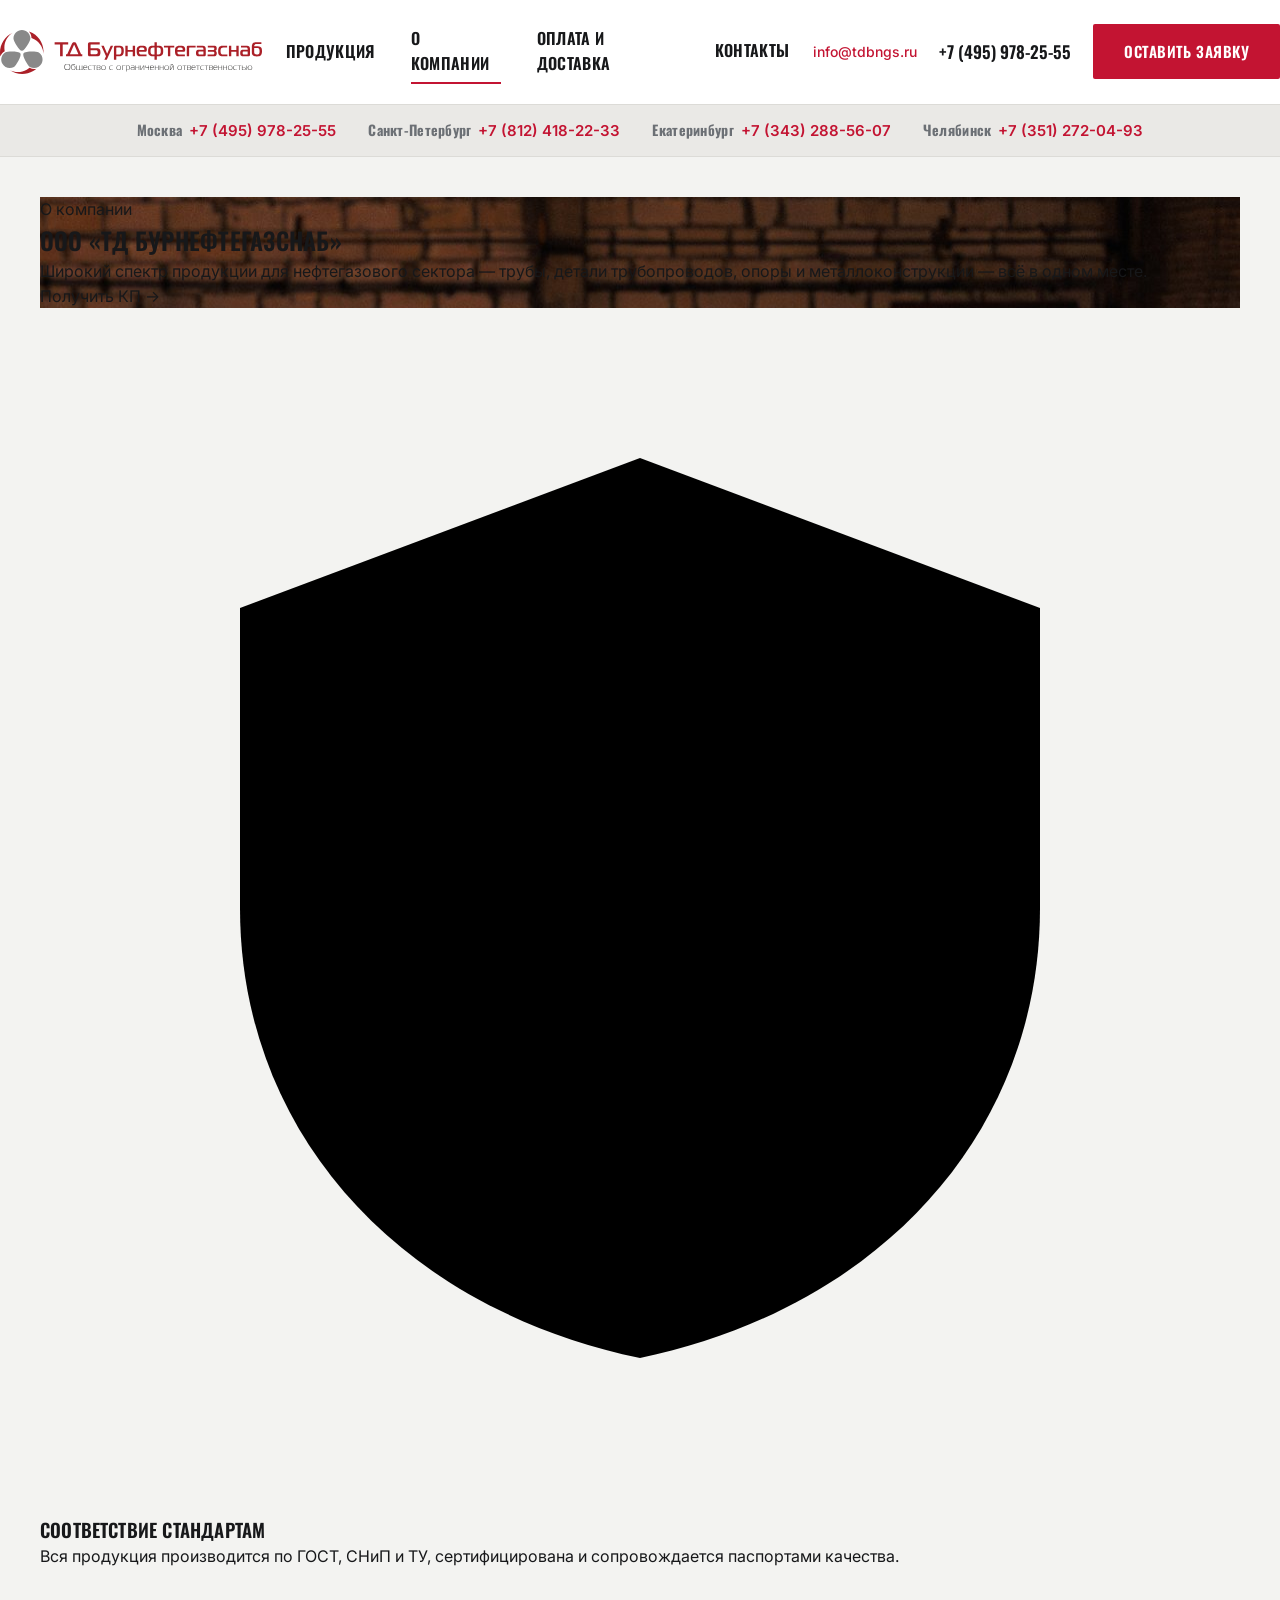
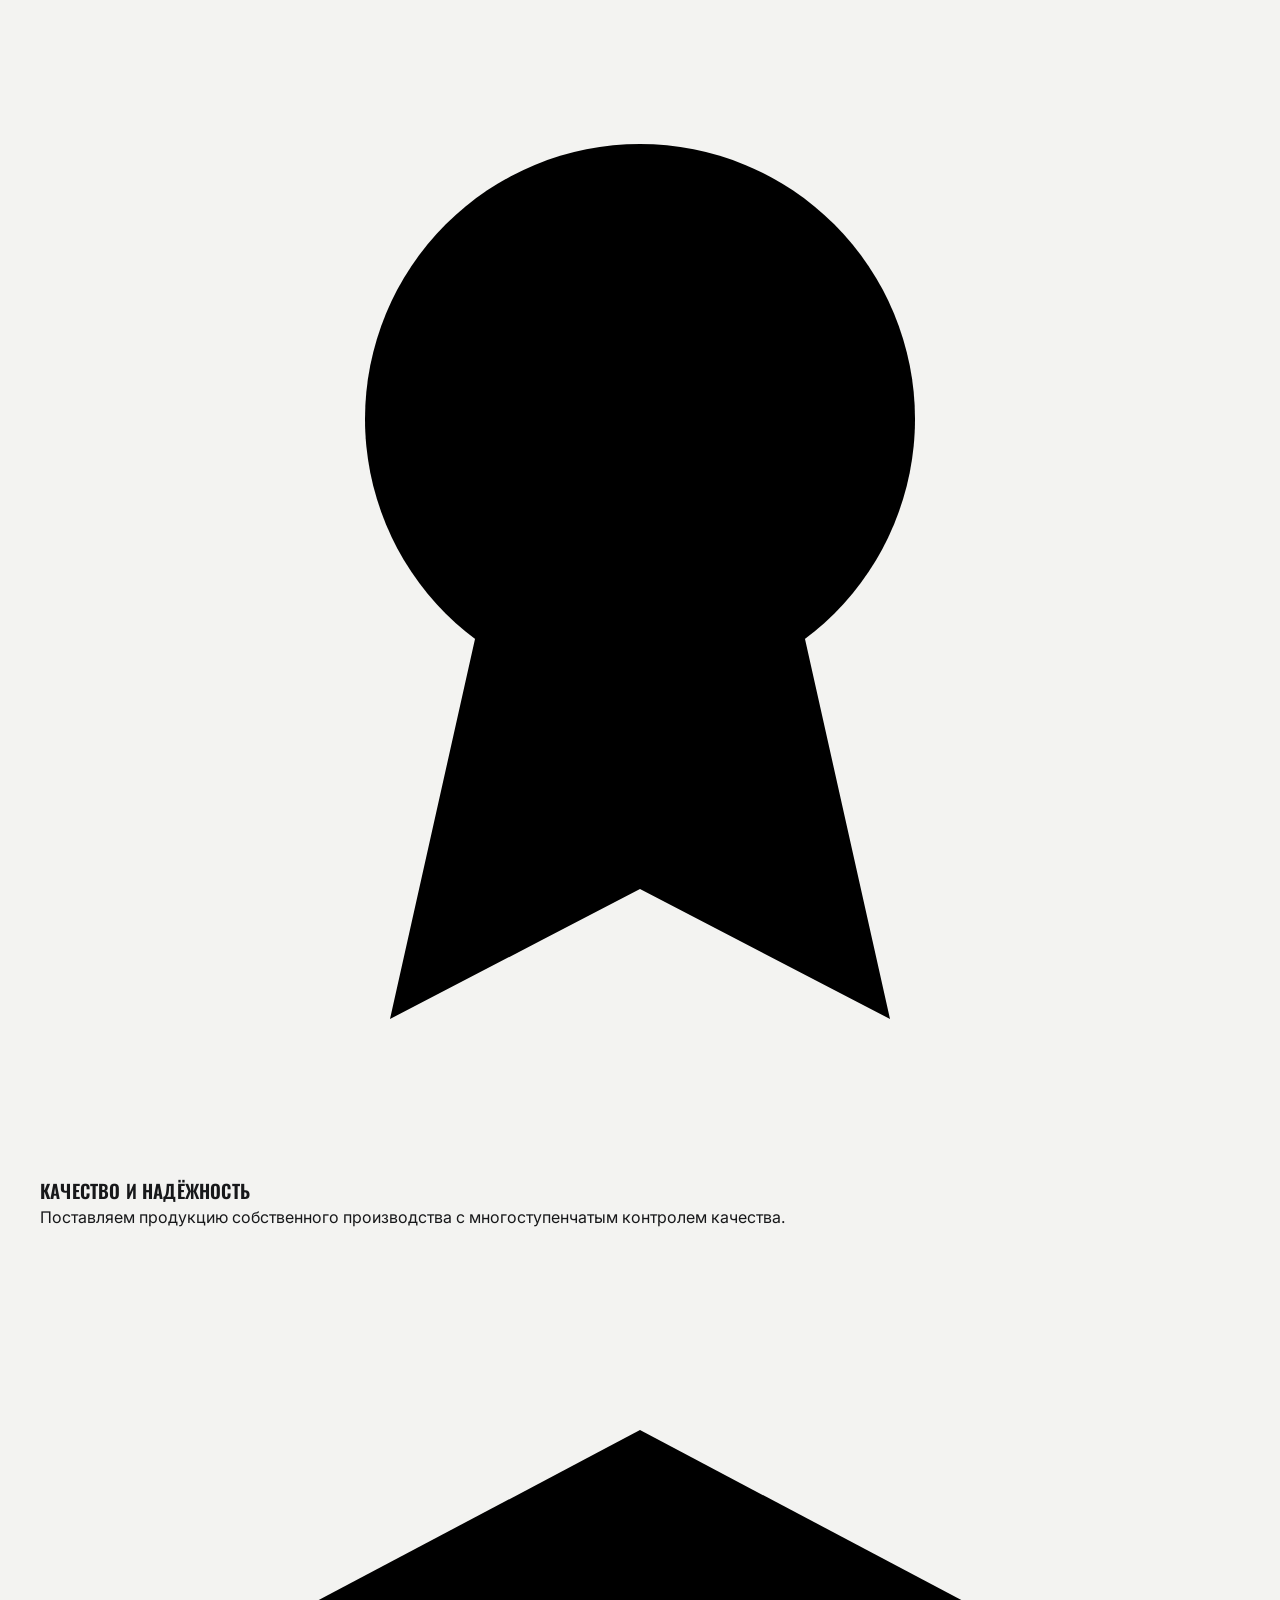
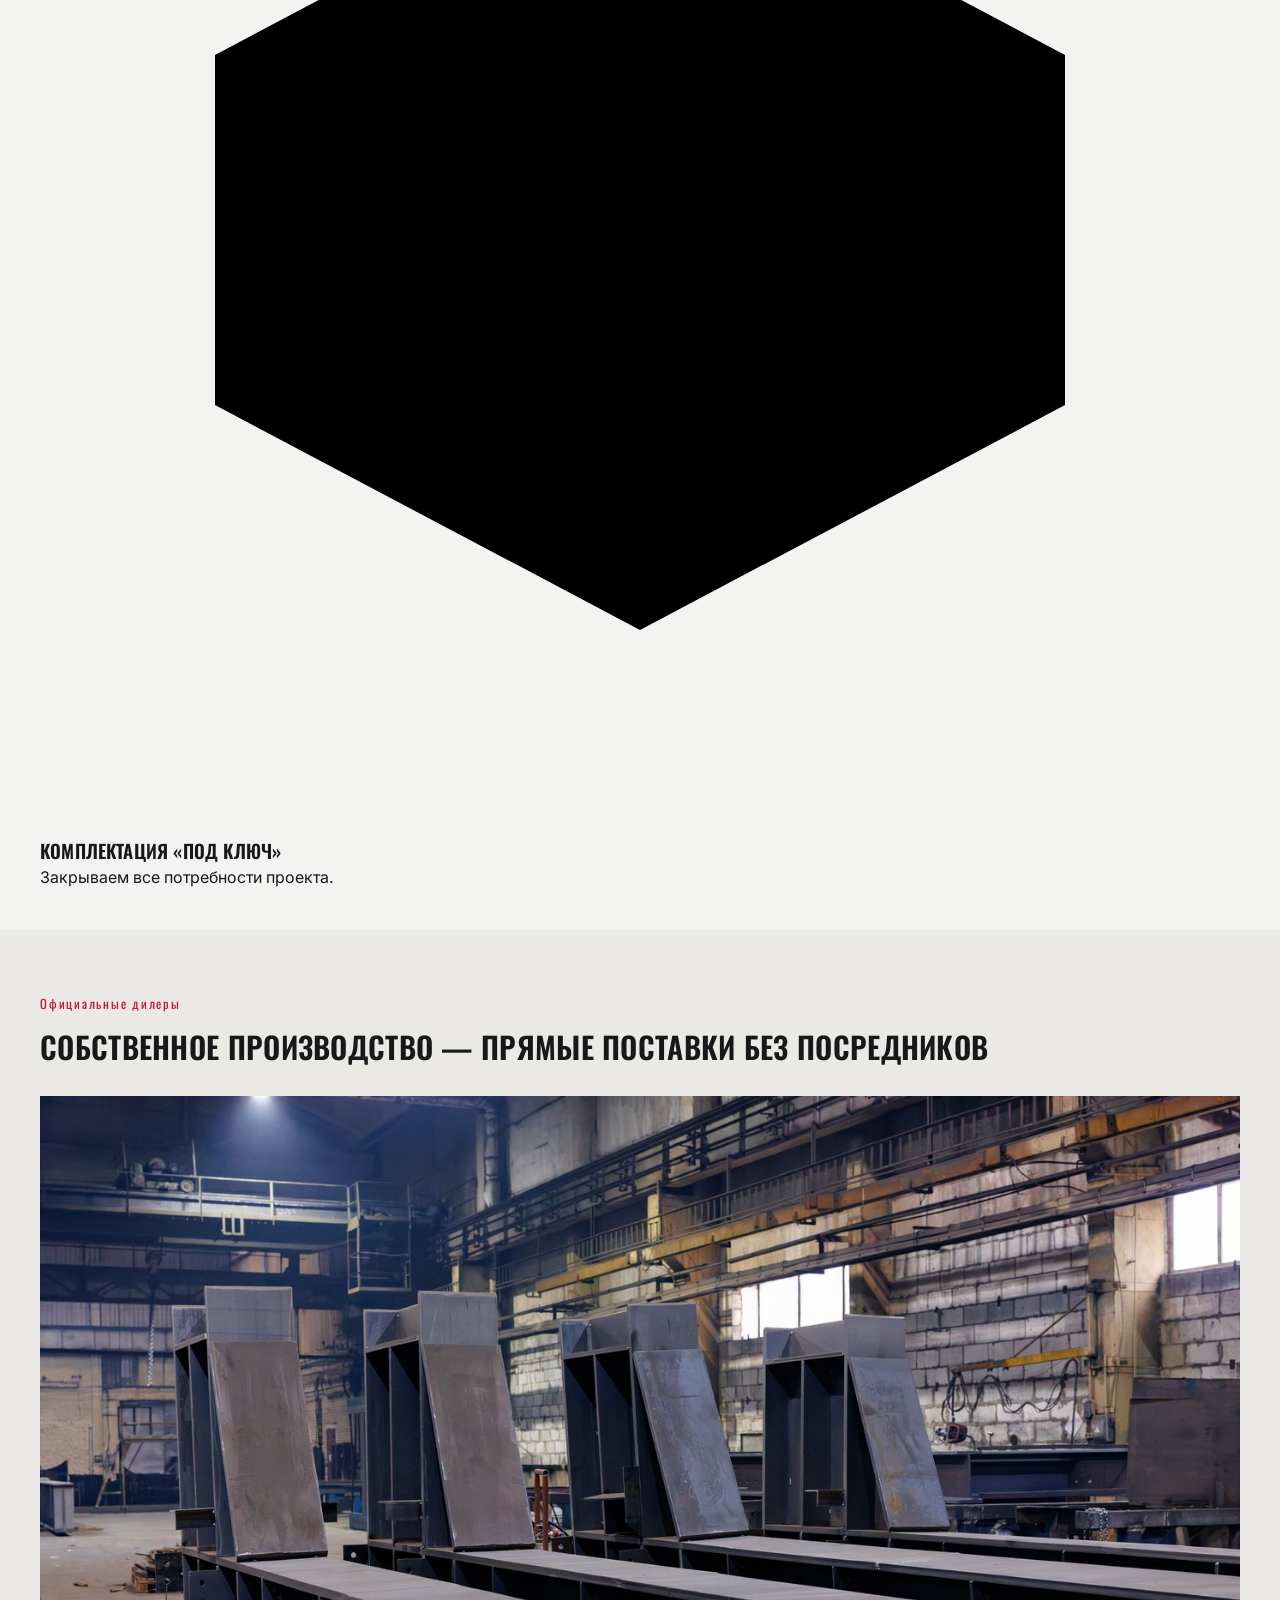
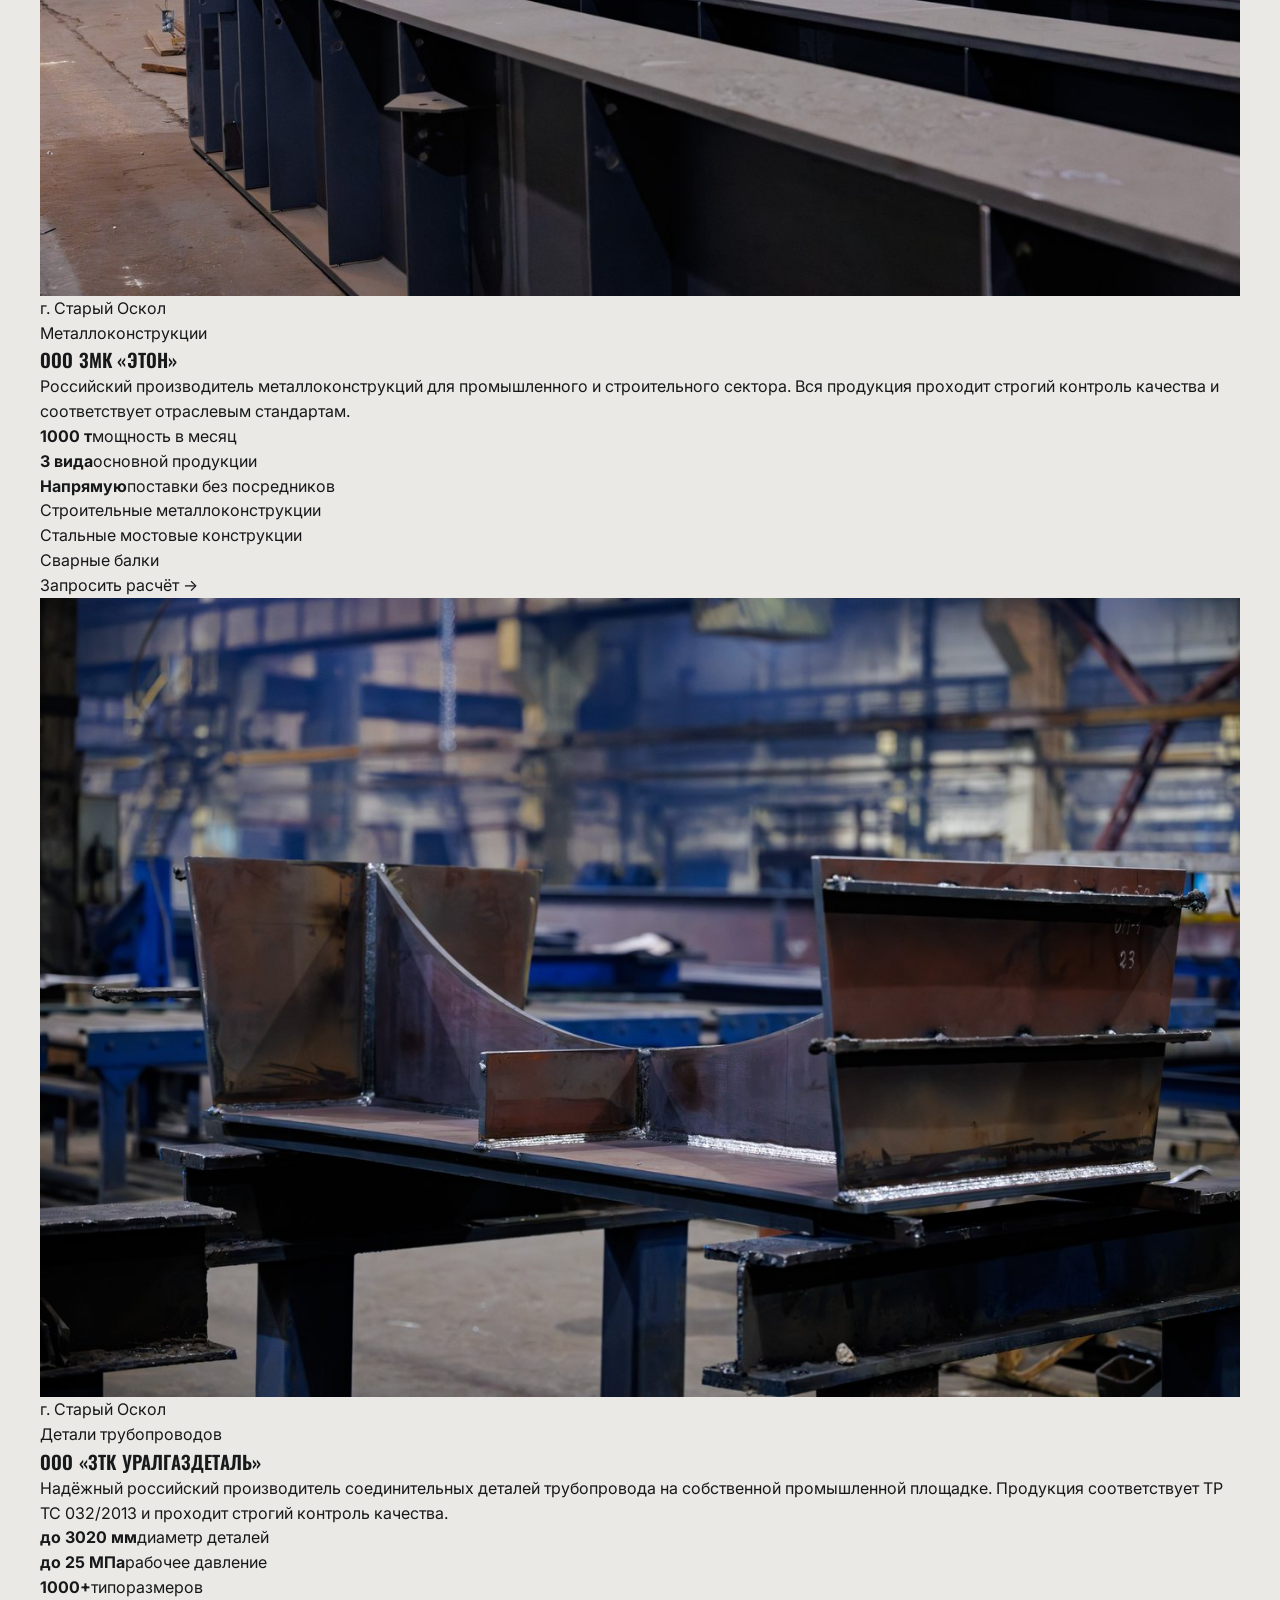
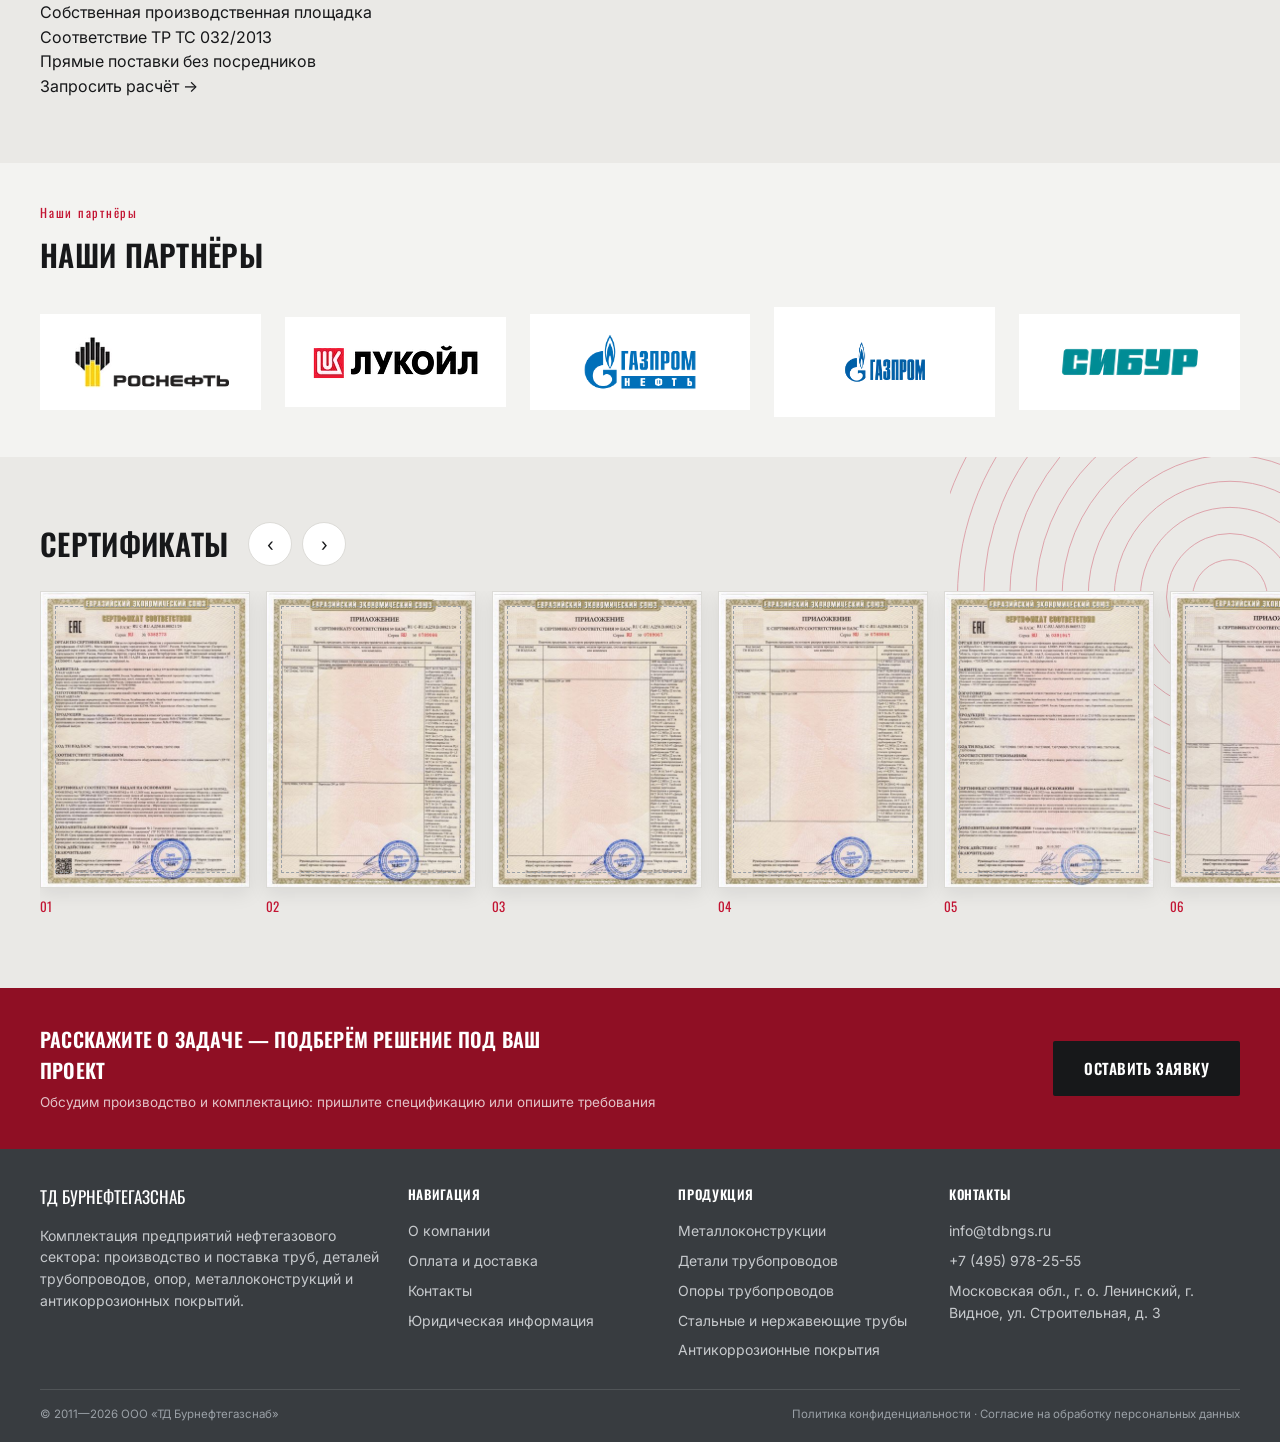
==== about.html @ e1350105 "Add files via upload" ====
<!doctype html>
<html lang="ru">
<head>
<meta charset="utf-8">
<meta name="viewport" content="width=device-width, initial-scale=1.0">
<title>О компании — ТД Бурнефтегазснаб</title>
<link rel="stylesheet" href="assets/style.css">
</head>
<body>

<header class="site-header">
  <div class="container header-row">
    <a href="index.html" class="logo"><img src="assets/logo.svg" alt="ТД Бурнефтегазснаб" class="logo-img"></a>
    <nav class="main-nav">
      <div class="has-dropdown">
        <a href="#">Продукция</a>
        <div class="dropdown">
          <a href="metal-constructions.html">Металлоконструкции</a>
          <a href="pipe-parts.html">Детали трубопроводов</a>
          <a href="supports.html">Опоры трубопроводов</a>
          <a href="pipes.html">Стальные и нержавеющие трубы</a>
          <a href="coating.html">Антикоррозионные покрытия</a>
        </div>
      </div>
      <a href="about.html" class="active">О компании</a>
      <a href="delivery.html">Оплата и доставка</a>
      <a href="contacts.html">Контакты</a>
    </nav>
    <div class="header-actions">
      <a href="mailto:info@tdbngs.ru" class="header-email">info@tdbngs.ru</a>
      <a href="tel:+74959782555" class="header-phone">+7 (495) 978-25-55</a>
      <a href="contacts.html#request" class="btn btn-primary js-open-request">Оставить заявку</a>
      <button class="burger" aria-label="Меню"><span></span></button>
    </div>
  </div>
</header>
<div class="topbar">
  <div class="container">
    <div class="topbar-item"><span class="city">Москва</span> <a href="tel:+74959782555">+7 (495) 978-25-55</a></div>
    <div class="topbar-item"><span class="city">Санкт-Петербург</span> <a href="tel:+78124182233">+7 (812) 418-22-33</a></div>
    <div class="topbar-item"><span class="city">Екатеринбург</span> <a href="tel:+73432885607">+7 (343) 288-56-07</a></div>
    <div class="topbar-item"><span class="city">Челябинск</span> <a href="tel:+73512720493">+7 (351) 272-04-93</a></div>
  </div>
</div>


<section class="section-tight">
  <div class="container">
    <div class="about-panel">
      <div class="about-lead" style="background-image:url('assets/photos/photo-6.jpg')">
        <div class="kicker">О компании</div>
        <h2>ООО «ТД Бурнефтегазснаб»</h2>
        <p>Широкий спектр продукции для нефтегазового сектора — трубы, детали трубопроводов, опоры и металлоконструкции — всё в одном месте.</p>
        <a href="contacts.html#request" class="plant-cta js-open-request">Получить КП <span class="arrow">→</span></a>
      </div>
      <div class="about-points">
        <div class="pt"><div class="ico"><svg viewBox="0 0 24 24"><path d="M12 3l8 3v6c0 4.5-3.2 8-8 9-4.8-1-8-4.5-8-9V6l8-3z"/><path d="M8.5 12l2.5 2.5L15.5 9.5"/></svg></div><div><h3>Соответствие стандартам</h3><p>Вся продукция производится по ГОСТ, СНиП и ТУ, сертифицирована и сопровождается паспортами качества.</p></div></div>
        <div class="pt"><div class="ico"><svg viewBox="0 0 24 24"><circle cx="12" cy="9" r="5.5"/><path d="M8.7 13.4L7 21l5-2.6L17 21l-1.7-7.6"/></svg></div><div><h3>Качество и надёжность</h3><p>Поставляем продукцию собственного производства с многоступенчатым контролем качества.</p></div></div>
        <div class="pt"><div class="ico"><svg viewBox="0 0 24 24"><path d="M3.5 8.5L12 4l8.5 4.5v7L12 20l-8.5-4.5z"/><path d="M3.5 8.5L12 13l8.5-4.5M12 13v7"/></svg></div><div><h3>Комплектация «под ключ»</h3><p>Закрываем все потребности проекта.</p></div></div>
      </div>
    </div>
  </div>
</section>

<section class="section on-dim">
  <div class="container">
    <div class="eyebrow">Официальные дилеры</div>
    <h2 class="h-title">Собственное производство — прямые поставки без посредников</h2>
    <div class="plants">
      <article class="plant">
        <div class="plant-photo"><img src="assets/photos/photo-4.jpg" alt="Производство ООО ЗМК «Этон»" loading="lazy"><span class="plant-tag">г. Старый Оскол</span></div>
        <div class="plant-body">
          <div class="plant-kicker">Металлоконструкции</div>
          <h3>ООО ЗМК «Этон»</h3>
          <p class="plant-lead">Российский производитель металлоконструкций для промышленного и строительного сектора. Вся продукция проходит строгий контроль качества и соответствует отраслевым стандартам.</p>
          <div class="plant-stats">
            <div><strong>1000 т</strong><span>мощность в месяц</span></div>
            <div><strong>3 вида</strong><span>основной продукции</span></div>
            <div><strong>Напрямую</strong><span>поставки без посредников</span></div>
          </div>
          <ul class="plant-list">
            <li>Строительные металлоконструкции</li>
            <li>Стальные мостовые конструкции</li>
            <li>Сварные балки</li>
          </ul>
          <a href="contacts.html#request" class="plant-cta js-open-request">Запросить расчёт <span class="arrow">→</span></a>
        </div>
      </article>
      <article class="plant">
        <div class="plant-photo"><img src="assets/photos/photo-3.jpg" alt="Производство ООО «ЗТК Уралгаздеталь»" loading="lazy"><span class="plant-tag">г. Старый Оскол</span></div>
        <div class="plant-body">
          <div class="plant-kicker">Детали трубопроводов</div>
          <h3>ООО «ЗТК Уралгаздеталь»</h3>
          <p class="plant-lead">Надёжный российский производитель соединительных деталей трубопровода на собственной промышленной площадке. Продукция соответствует ТР ТС 032/2013 и проходит строгий контроль качества.</p>
          <div class="plant-stats">
            <div><strong>до 3020 мм</strong><span>диаметр деталей</span></div>
            <div><strong>до 25 МПа</strong><span>рабочее давление</span></div>
            <div><strong>1000+</strong><span>типоразмеров</span></div>
          </div>
          <ul class="plant-list">
            <li>Собственная производственная площадка</li>
            <li>Соответствие ТР ТС 032/2013</li>
            <li>Прямые поставки без посредников</li>
          </ul>
          <a href="contacts.html#request" class="plant-cta js-open-request">Запросить расчёт <span class="arrow">→</span></a>
        </div>
      </article>
    </div>
  </div>
</section>

<section class="section-tight">
  <div class="container">
    <div class="eyebrow">Наши партнёры</div>
    <h2 class="h-title">Наши партнёры</h2>
    <div class="logos-row">
      <div class="logo-tile"><img src="assets/partners/rosneft.png" alt="Роснефть"></div>
      <div class="logo-tile"><img src="assets/partners/lukoil.png" alt="Лукойл"></div>
      <div class="logo-tile"><img src="assets/partners/gazpromneft.png" alt="Газпром нефть"></div>
      <div class="logo-tile"><img src="assets/partners/gazprom.png" alt="Газпром" style="max-height:80px;"></div>
      <div class="logo-tile"><img src="assets/partners/sibur.png" alt="СИБУР"></div>
    </div>
  </div>
</section>

<section class="section on-dim rings-corner right">
  <div class="container">
    <div class="cert-section-head">
      <h2 class="h-title" style="margin-bottom:0;">Сертификаты</h2>
      <div class="cert-arrows">
        <button class="slider-arrow prev" aria-label="Назад">‹</button>
        <button class="slider-arrow next" aria-label="Вперёд">›</button>
      </div>
    </div>
  </div>
  <div class="cert-bleed">
    <div class="cert-slider">
      <button class="cert" type="button" data-cert="9"><div class="doc-frame"><img src="assets/certs/cert-09-thumb.jpg" alt="Сертификат 9" loading="lazy"></div><div class="num">01</div></button>
      <button class="cert" type="button" data-cert="10"><div class="doc-frame"><img src="assets/certs/cert-10-thumb.jpg" alt="Сертификат 10" loading="lazy"></div><div class="num">02</div></button>
      <button class="cert" type="button" data-cert="11"><div class="doc-frame"><img src="assets/certs/cert-11-thumb.jpg" alt="Сертификат 11" loading="lazy"></div><div class="num">03</div></button>
      <button class="cert" type="button" data-cert="12"><div class="doc-frame"><img src="assets/certs/cert-12-thumb.jpg" alt="Сертификат 12" loading="lazy"></div><div class="num">04</div></button>
      <button class="cert" type="button" data-cert="13"><div class="doc-frame"><img src="assets/certs/cert-13-thumb.jpg" alt="Сертификат 13" loading="lazy"></div><div class="num">05</div></button>
      <button class="cert" type="button" data-cert="14"><div class="doc-frame"><img src="assets/certs/cert-14-thumb.jpg" alt="Сертификат 14" loading="lazy"></div><div class="num">06</div></button>
      <button class="cert" type="button" data-cert="15"><div class="doc-frame"><img src="assets/certs/cert-15-thumb.jpg" alt="Сертификат 15" loading="lazy"></div><div class="num">07</div></button>
      <button class="cert" type="button" data-cert="1"><div class="doc-frame"><img src="assets/certs/cert-01-thumb.jpg" alt="Сертификат 1" loading="lazy"></div><div class="num">08</div></button>
      <button class="cert" type="button" data-cert="2"><div class="doc-frame"><img src="assets/certs/cert-02-thumb.jpg" alt="Сертификат 2" loading="lazy"></div><div class="num">09</div></button>
      <button class="cert" type="button" data-cert="3"><div class="doc-frame"><img src="assets/certs/cert-03-thumb.jpg" alt="Сертификат 3" loading="lazy"></div><div class="num">10</div></button>
      <button class="cert" type="button" data-cert="4"><div class="doc-frame"><img src="assets/certs/cert-04-thumb.jpg" alt="Сертификат 4" loading="lazy"></div><div class="num">11</div></button>
      <button class="cert" type="button" data-cert="5"><div class="doc-frame"><img src="assets/certs/cert-05-thumb.jpg" alt="Сертификат 5" loading="lazy"></div><div class="num">12</div></button>
      <button class="cert" type="button" data-cert="6"><div class="doc-frame"><img src="assets/certs/cert-06-thumb.jpg" alt="Сертификат 6" loading="lazy"></div><div class="num">13</div></button>
      <button class="cert" type="button" data-cert="7"><div class="doc-frame"><img src="assets/certs/cert-07-thumb.jpg" alt="Сертификат 7" loading="lazy"></div><div class="num">14</div></button>
      <button class="cert" type="button" data-cert="8"><div class="doc-frame"><img src="assets/certs/cert-08-thumb.jpg" alt="Сертификат 8" loading="lazy"></div><div class="num">15</div></button>
    </div>
  </div>
</section>

<div class="cert-lightbox" id="certLightbox">
  <button class="cert-lightbox-close" type="button" aria-label="Закрыть">&times;</button>
  <button class="cert-lightbox-nav prev" type="button" aria-label="Предыдущий">‹</button>
  <img class="cert-lightbox-img" src="" alt="Сертификат">
  <button class="cert-lightbox-nav next" type="button" aria-label="Следующий">›</button>
  <div class="cert-lightbox-count"></div>
</div>

<section class="cta-band">
  <div class="container">
    <div>
      <h3>Расскажите о задаче — подберём решение под ваш проект</h3>
      <p>Обсудим производство и комплектацию: пришлите спецификацию или опишите требования</p>
    </div>
    <a href="contacts.html#request" class="btn btn-primary js-open-request">Оставить заявку</a>
  </div>
</section>

<footer class="site-footer">
  <div class="container">
    <div class="footer-top">
      <div>
        <div class="footer-logo">ТД БУРНЕФТЕГАЗСНАБ</div>
        <p>Комплектация предприятий нефтегазового сектора: производство и поставка труб, деталей трубопроводов, опор, металлоконструкций и антикоррозионных покрытий.</p>
      </div>
      <div>
        <h4>Навигация</h4>
        <a href="about.html">О компании</a>
        <a href="delivery.html">Оплата и доставка</a>
        <a href="contacts.html">Контакты</a>
        <a href="privacy-policy.html">Юридическая информация</a>
      </div>
      <div>
        <h4>Продукция</h4>
        <a href="metal-constructions.html">Металлоконструкции</a>
        <a href="pipe-parts.html">Детали трубопроводов</a>
        <a href="supports.html">Опоры трубопроводов</a>
        <a href="pipes.html">Стальные и нержавеющие трубы</a>
        <a href="coating.html">Антикоррозионные покрытия</a>
      </div>
      <div>
        <h4>Контакты</h4>
        <a href="mailto:info@tdbngs.ru">info@tdbngs.ru</a>
        <a href="tel:+74959782555">+7 (495) 978-25-55</a>
        <p>Московская обл., г. о. Ленинский, г. Видное, ул.&nbsp;Строительная, д. 3</p>
      </div>
    </div>
    <div class="footer-bottom">
      <span>© 2011—2026 ООО «ТД Бурнефтегазснаб»</span>
      <span><a href="privacy-policy.html" style="color:inherit;">Политика конфиденциальности</a> · <a href="consent.html" style="color:inherit;">Согласие на обработку персональных данных</a></span>
    </div>
  </div>
</footer>
<div class="request-modal" id="requestModal">
  <div class="request-modal-overlay"></div>
  <div class="request-modal-box">
    <button class="request-modal-close" type="button" aria-label="Закрыть">&times;</button>
    <h3>Оставить заявку</h3>
    <p class="request-modal-sub" id="requestModalSub">Расскажите, что вас интересует — мы свяжемся с вами и подберём решение.</p>
    <form class="contact-form" id="requestModalForm">
      <label class="field-label">ФИО</label>
      <input type="text" name="name" placeholder="Ваше имя" required minlength="2">
      <label class="field-label">Телефон</label>
      <input type="tel" class="phone-mask" name="phone" placeholder="+7 (___) ___-__-__" required>
      <label class="field-label">Электронная почта</label>
      <input type="email" name="email" placeholder="mail@example.com">
      <label class="field-label">Комментарий</label>
      <textarea placeholder="Комментарий (не обязательно)"></textarea>
      <label class="consent"><input type="checkbox" class="consent-check" required> Я подтверждаю ознакомление и даю <a href="consent.html" target="_blank">согласие на обработку</a> моих персональных данных в порядке и на условиях, указанных в <a href="privacy-policy.html" target="_blank">Политике обработки персональных данных</a></label>
      <button type="submit" class="btn btn-dark" style="margin-top:6px;">Отправить заявку</button>
    </form>
  </div>
</div>
<script src="assets/script.js"></script>
</body>
</html>
---- assets/style.css ----
/* ============================================================
   ТД БУРНЕФТЕГАЗСНАБ — design system
   Industrial / steel-fabrication visual language:
   sharp edges, hairline rules, technical spec tiles.
   ============================================================ */

@import url('https://fonts.googleapis.com/css2?family=Oswald:wght@400;500;600;700&family=Inter:wght@400;500;600;700&display=swap');

:root{
  --ink:#17181a;
  --steel:#383c40;
  --steel-light:#5b6066;
  --paper:#f3f3f1;
  --paper-dim:#eae9e6;
  --white:#ffffff;
  --red:#c31432;
  --red-bright:#ff4a5e;
  --red-dark:#8f0f24;
  --line:#dcdbd7;
  --line-dark:#3a3d40;
  --muted:#6c7075;
  --muted-light:#9aa0a6;

  --font-display:'Oswald', sans-serif;
  --font-body:'Inter', sans-serif;

  --container:1440px;
  --gap:24px;
  --radius:2px;
}

*,*::before,*::after{box-sizing:border-box;}
html{scroll-behavior:smooth;overflow-x:hidden;}
body{
  margin:0;
  font-family:var(--font-body);
  color:var(--ink);
  background:var(--paper);
  font-size:16px;
  line-height:1.55;
  -webkit-font-smoothing:antialiased;
  font-variant-numeric:lining-nums;
  overflow-x:hidden;
}
img{max-width:100%;display:block;}
a{color:inherit;text-decoration:none;}
ul{margin:0;padding:0;list-style:none;}
h1,h2,h3,h4{font-family:var(--font-display);margin:0;font-weight:600;letter-spacing:.01em;text-transform:uppercase;}
p{margin:0;}
button{font-family:inherit;cursor:pointer;}

.container{max-width:var(--container);margin:0 auto;padding:0 40px;}

/* ---------- buttons ---------- */
.btn{
  display:inline-flex;align-items:center;justify-content:center;gap:8px;
  padding:15px 30px;font-family:var(--font-display);font-weight:600;
  font-size:15px;text-transform:uppercase;letter-spacing:.03em;
  border-radius:var(--radius);border:1px solid transparent;
  transition:background .15s ease, color .15s ease, border-color .15s ease;
  white-space:nowrap;
}
.btn-primary{background:var(--red);color:var(--white);}
.btn-primary:hover{background:var(--red-dark);}
.btn-outline{border-color:currentColor;color:var(--ink);background:transparent;}
.btn-outline:hover{background:var(--ink);color:var(--white);border-color:var(--ink);}
.btn-ghost-light{border-color:rgba(255,255,255,.4);color:var(--white);}
.btn-ghost-light:hover{background:var(--white);color:var(--ink);}
.btn-dark{background:var(--ink);color:var(--white);}
.btn-dark:hover{background:var(--steel);}

/* ---------- top info bar (phone row, sits below header like source site) ---------- */
.topbar{background:var(--paper-dim);color:var(--muted);font-size:15px;border-bottom:1px solid var(--line);}
.topbar .container{display:flex;align-items:center;justify-content:center;gap:32px;padding-top:14px;padding-bottom:14px;flex-wrap:wrap;}
.topbar-item{display:flex;align-items:center;gap:7px;}
.topbar-item span.city{color:var(--muted);font-weight:700;font-family:var(--font-display);font-size:14px;letter-spacing:.02em;}
.topbar-item a{color:var(--red);font-weight:600;font-size:15px;}
.topbar-item a:hover{color:var(--red-dark);}

/* ---------- header ---------- */
header.site-header{background:var(--white);border-bottom:1px solid var(--line);position:sticky;top:0;z-index:50;}
.header-row{display:flex;align-items:center;gap:24px;padding:20px 0;}
.logo{display:flex;align-items:center;flex:none;}
.logo-img{height:44px;width:auto;display:block;}
nav.main-nav{display:flex;align-items:center;justify-content:center;gap:36px;flex:1;font-family:var(--font-display);font-size:16px;font-weight:600;letter-spacing:.02em;text-transform:uppercase;}
nav.main-nav a{padding:6px 0;border-bottom:2px solid transparent;}
nav.main-nav a:hover, nav.main-nav a.active{border-color:var(--red);}
.header-actions{display:flex;align-items:center;gap:22px;flex:none;}
.header-email{color:var(--red);font-size:14px;font-weight:500;}
.header-email:hover{text-decoration:underline;}
.header-phone{font-family:var(--font-display);font-size:17px;font-weight:600;color:var(--ink);}
.header-phone-note{font-size:12px;color:var(--muted);}
.burger{display:none;background:none;border:none;padding:8px;}
.burger span, .burger span::before, .burger span::after{content:'';display:block;width:22px;height:2px;background:var(--ink);position:relative;transition:.2s;}
.burger span::before{position:absolute;top:-7px;}
.burger span::after{position:absolute;top:7px;}

/* dropdown */
.has-dropdown{position:relative;}
.dropdown{
  display:none;position:absolute;top:100%;left:-16px;background:var(--white);
  border:1px solid var(--line);min-width:260px;padding:10px;box-shadow:0 12px 24px rgba(0,0,0,.08);
}
.has-dropdown:hover .dropdown{display:block;}
.dropdown a{display:block;padding:10px 12px;font-size:14px;border-bottom:none;}
.dropdown a:hover{background:var(--paper);color:var(--red);}

/* ---------- hero ---------- */
.hero{
  position:relative;background:var(--ink);color:var(--white);overflow:hidden;
  padding:64px 0 0;
}
.hero-pattern{
  position:absolute;inset:0;opacity:.5;
  background:
    linear-gradient(115deg, rgba(195,20,50,.16) 0%, rgba(195,20,50,0) 42%),
    repeating-linear-gradient(-40deg, rgba(255,255,255,.045) 0 2px, transparent 2px 34px);
  pointer-events:none;
}
.hero-inner{position:relative;display:grid;grid-template-columns:1.15fr .85fr;gap:40px;align-items:start;}
.hero-eyebrow{font-family:var(--font-display);font-size:13px;letter-spacing:.14em;color:var(--red-bright);margin-bottom:14px;}
.hero h1{font-size:52px;line-height:1.03;max-width:620px;}
.hero-lede{font-family:var(--font-body);text-transform:none;font-size:16px;color:var(--muted-light);max-width:460px;margin-top:18px;font-weight:400;letter-spacing:0;line-height:1.6;}
.hero-cta{display:flex;gap:16px;margin-top:32px;flex-wrap:wrap;}
.hero-specs{display:grid;grid-template-columns:1fr 1fr;border-top:1px solid rgba(255,255,255,.18);border-left:1px solid rgba(255,255,255,.18);}
.hero-specs .spec{border-right:1px solid rgba(255,255,255,.18);border-bottom:1px solid rgba(255,255,255,.18);padding:18px 20px;background:rgba(20,20,22,.4);}
.hero-specs .spec:nth-child(odd){background:rgba(90,12,26,.38);}
.hero-specs .spec:nth-child(2){border-bottom-left-radius:70px;}
.hero-specs .spec strong{display:block;font-family:var(--font-display);font-size:26px;color:var(--red-bright);line-height:1.15;}
.hero-specs .spec em{display:block;font-style:normal;font-size:12.5px;color:var(--muted-light);margin-top:4px;text-transform:uppercase;letter-spacing:.03em;line-height:1.35;}
.hero-specs .spec:nth-child(odd) strong{color:var(--white);}
.hero-specs.five{grid-template-columns:repeat(6,1fr);margin-top:44px;}
.hero-specs.five .spec strong{font-size:16px;line-height:1.3;text-transform:uppercase;letter-spacing:.01em;font-weight:600;}
.hero-specs.five .spec:nth-child(1){grid-column:1/4;}
.hero-specs.five .spec:nth-child(2){grid-column:4/7;border-bottom-left-radius:0;}
.hero-specs.five .spec:nth-child(3){grid-column:1/3;}
.hero-specs.five .spec:nth-child(4){grid-column:3/5;}
.hero-specs.five .spec:nth-child(5){grid-column:5/7;border-bottom-left-radius:70px;}
.hero-bottom-space{height:56px;}
.hero-strip-plain{display:grid;grid-template-columns:repeat(5,1fr);gap:28px;border-top:1px solid rgba(255,255,255,.18);margin-top:40px;padding-top:22px;}
.hero-strip-plain .item strong{display:block;font-family:var(--font-display);font-size:13px;text-transform:uppercase;letter-spacing:.02em;color:var(--white);line-height:1.4;font-weight:600;}
.hero-strip-plain.cols4{grid-template-columns:repeat(4,1fr);}
.hero-strip-plain .item{position:relative;}
.hero-strip-plain .item + .item::before{content:"";position:absolute;left:-15px;top:-4px;width:2px;height:40px;background:var(--red-bright);transform:rotate(8deg);}
@media (max-width:900px){.hero-strip-plain,.hero-strip-plain.cols4{grid-template-columns:1fr 1fr;gap:20px;}.hero-strip-plain .item::before{display:none;}}
@media (max-width:560px){.hero-strip-plain{grid-template-columns:1fr;}}

@media (max-width:900px){
  .hero-inner{grid-template-columns:1fr;}
  .hero h1{font-size:38px;}
  .hero-specs.five{grid-template-columns:1fr 1fr;margin-top:32px;}
  .hero-specs.five .spec:nth-child(1),
  .hero-specs.five .spec:nth-child(2),
  .hero-specs.five .spec:nth-child(3),
  .hero-specs.five .spec:nth-child(4),
  .hero-specs.five .spec:nth-child(5){grid-column:auto;border-radius:0;}
}
@media (max-width:600px){
  .hero h1{font-size:30px;}
  .hero-lede{font-size:14px;}
  .hero-specs, .hero-specs.five{grid-template-columns:1fr;margin-top:24px;}
  .hero-specs .spec, .hero-specs.five .spec{grid-column:auto;border-radius:0;padding:16px 18px;}
  .hero-specs .spec strong, .hero-specs.five .spec strong{font-size:15px;}
  .hero-cta{flex-direction:column;align-items:stretch;}
  .hero-cta .btn{width:100%;text-align:center;}
}

/* ---------- spec strip (3 tiles under H2, like page hero-below sections) ---------- */
.spec-strip{display:grid;grid-template-columns:repeat(3,1fr);gap:20px;}
.spec-strip.cols-2{grid-template-columns:repeat(2,1fr);}
.spec-strip .tile{padding:22px 20px;background:var(--white);min-width:0;}
.spec-strip .tile strong{display:block;font-family:var(--font-display);font-size:30px;color:var(--red);line-height:1;}
.spec-strip .tile em{display:block;font-style:normal;font-size:12.5px;color:var(--muted);margin-top:8px;text-transform:uppercase;letter-spacing:.02em;}
.spec-strip.docs-fit{grid-template-columns:260px 1fr;}
.spec-strip.docs-fit .tile:last-child strong{font-size:18px;letter-spacing:.01em;line-height:1.4;}
@media (max-width:700px){
  .spec-strip{grid-template-columns:1fr !important;}
  .spec-strip.docs-fit .tile:last-child strong{white-space:normal;}
}

/* ---------- section heading block (headline + eyebrow + spec strip layout, used on category pages) ---------- */
.section-head{padding:56px 0 0;}
.eyebrow{font-family:var(--font-display);font-size:12.5px;letter-spacing:.14em;color:var(--red);margin-bottom:10px;}
.headline-row{display:grid;grid-template-columns:1.2fr 1fr;gap:32px;align-items:start;margin-bottom:0;}
.headline-row h2{font-size:38px;line-height:1.06;}
.headline-row .lede{font-family:var(--font-body);text-transform:none;font-size:15px;color:var(--muted);font-weight:400;letter-spacing:0;line-height:1.6;padding-top:6px;}
@media (max-width:900px){.headline-row{grid-template-columns:1fr;}}

/* ---------- generic section ---------- */
.section{padding:64px 0;}
.section-tight{padding:40px 0;}
.section.on-dim{background:var(--paper-dim);}
.section.on-ink{background:var(--ink);color:var(--white);}
h2.h-title{font-size:30px;margin-bottom:26px;}
.h-sub{font-family:var(--font-body);text-transform:none;font-weight:400;letter-spacing:0;color:var(--muted);font-size:15px;margin-top:-16px;margin-bottom:26px;max-width:640px;}

/* ---------- feature grid (compact) ---------- */
.feature-grid{display:grid;grid-template-columns:repeat(4,1fr);gap:24px;}
.feature-card{background:var(--white);padding:22px 20px;}
.feature-card h3{font-size:15.5px;line-height:1.3;margin-bottom:10px;color:var(--red);}
.feature-card p{font-size:13.5px;color:var(--muted);line-height:1.55;}
@media (max-width:860px){.feature-grid{grid-template-columns:1fr 1fr;}}
@media (max-width:520px){.feature-grid{grid-template-columns:1fr;}}

/* ---------- product / card grid ---------- */
.card-grid{display:grid;grid-template-columns:repeat(4,1fr);gap:24px;}
.card-grid.cols-3{grid-template-columns:repeat(3,1fr);}
.product-card{background:var(--white);position:relative;display:flex;flex-direction:column;border:1px solid var(--line);}
.product-card .thumb{aspect-ratio:4/3;position:relative;overflow:hidden;cursor:pointer;}
.product-card .thumb img{width:100%;height:100%;object-fit:cover;display:block;transition:transform .35s ease;}
.product-card .thumb:hover img{transform:scale(1.05);}
.product-card .info{padding:14px 16px 8px;flex:1;}
.product-card .info h3{font-family:var(--font-display);font-size:13.5px;line-height:1.28;letter-spacing:.01em;text-transform:uppercase;margin:0;}
.product-card .more{display:flex;align-items:center;justify-content:space-between;padding:10px 16px;border-top:1px solid var(--line);font-family:var(--font-display);font-size:12px;letter-spacing:.04em;text-transform:uppercase;cursor:pointer;transition:background .2s ease;}
.product-card .more:hover{background:var(--paper);}
.product-card .more:hover .arrow, .product-card .thumb:hover ~ .more .arrow{transform:translateX(4px);}
.product-card .more .arrow{color:var(--red);font-size:16px;display:inline-block;transition:transform .2s ease;}
.product-card .label{display:flex;align-items:center;justify-content:space-between;padding:14px 16px;font-family:var(--font-display);font-size:13.5px;letter-spacing:.01em;text-transform:uppercase;}
.product-card .label .arrow{color:var(--red);font-size:16px;}
@media (max-width:860px){.card-grid, .card-grid.cols-3{grid-template-columns:1fr 1fr;}}
@media (max-width:520px){.card-grid, .card-grid.cols-3{grid-template-columns:1fr;}}

/* decorative "photo" swatches, since no real photography is available */
.swatch{width:100%;height:100%;position:relative;background:var(--steel);}
.swatch::after{content:'';position:absolute;inset:0;background:
  repeating-linear-gradient(125deg, rgba(255,255,255,.05) 0 3px, transparent 3px 22px);}
.swatch.tone-red{background:linear-gradient(135deg,#8f0f24,#c31432);}
.swatch.tone-dark{background:linear-gradient(135deg,#101112,#2b2e31);}
.swatch.tone-steel{background:linear-gradient(135deg,#3a3e42,#61666b);}
.swatch.tone-warm{background:linear-gradient(135deg,#5b1420,#8f0f24);}
.swatch.tone-plain{background:linear-gradient(135deg,#919599,#6b7075);}
.swatch.tone-plain::after{display:none;}

/* ---------- info tables (2-3 col spec lists) ---------- */
.info-table{display:grid;grid-template-columns:repeat(3,1fr);gap:24px;}
.info-table.cols-2{grid-template-columns:repeat(2,1fr);}
.info-table .col{padding:0;background:transparent;}
.info-table .col h4{font-size:13.5px;letter-spacing:.03em;margin-bottom:14px;}
.info-table .col ul li{font-size:14px;color:var(--muted);padding:5px 0;position:relative;padding-left:14px;overflow-wrap:anywhere;}
.info-table .col ul li::before{content:'';position:absolute;left:0;top:12px;width:5px;height:5px;background:var(--red);}
.info-table .note{grid-column:1/-1;padding:16px 0;font-size:13px;color:var(--muted);background:transparent;}
.info-table.vivid .col{background:var(--white);padding:26px 24px;border-top:3px solid var(--red);box-shadow:0 2px 14px rgba(0,0,0,.05);}
.info-table.vivid .col h4{color:var(--red);font-size:14px;letter-spacing:.03em;}
@media (max-width:860px){.info-table, .info-table.cols-2{grid-template-columns:1fr;}}
@media (max-width:520px){.info-table .col ul[style*="columns:2"]{columns:1 !important;}}

/* ---------- corner ring decoration (concentric arcs, brand flourish) ---------- */
.rings-corner{position:relative;overflow:hidden;}
.rings-corner::before{content:'';position:absolute;width:560px;height:560px;background:url('rings.svg') no-repeat center/contain;pointer-events:none;z-index:0;}
.rings-corner.left::before{top:-140px;left:-230px;}
.rings-corner.right::before{top:-140px;right:-230px;}
.rings-corner > .container{position:relative;z-index:1;}

/* ---------- catalog cards v2 (photo + outline button, matches original site) ---------- */
.catalog-grid{display:grid;grid-template-columns:repeat(5,1fr);gap:24px;margin-top:28px;}
.catalog-card{display:flex;flex-direction:column;align-items:flex-start;}
.catalog-card .thumb{width:100%;aspect-ratio:4/3;overflow:hidden;}
.catalog-card .thumb img{width:100%;height:100%;object-fit:cover;display:block;transition:transform .35s ease;}
.catalog-card:hover .thumb img{transform:scale(1.05);}
.catalog-card h3{font-size:15px;line-height:1.3;margin:16px 0 14px;color:var(--ink);transition:color .2s ease;}
.catalog-card:hover h3{color:var(--red);}
.catalog-card .btn-outline-sm{display:inline-flex;align-items:center;gap:8px;padding:11px 20px;border:1px solid var(--red);color:var(--red);font-family:var(--font-display);font-size:12.5px;letter-spacing:.03em;text-transform:uppercase;cursor:pointer;transition:background .2s ease,color .2s ease;}
.catalog-card .btn-outline-sm .arrow{display:inline-block;transition:transform .2s ease;}
.catalog-card .btn-outline-sm:hover .arrow{transform:translateX(4px);}
.catalog-card .btn-outline-sm:hover{background:var(--red);color:var(--white);}
@media (max-width:960px){.catalog-grid{grid-template-columns:repeat(3,1fr);}}
@media (max-width:640px){.catalog-grid{grid-template-columns:repeat(2,1fr);}}
@media (max-width:420px){.catalog-grid{grid-template-columns:1fr;}}

/* ---------- quote steps (get an estimate block, matches original site) ---------- */
.quote-grid{display:grid;grid-template-columns:1fr 1fr;gap:64px;align-items:start;}
.quote-grid .quote-intro h2{font-size:32px;line-height:1.1;max-width:360px;}
.quote-grid .quote-intro .lede{margin-top:18px;max-width:360px;}
.quote-list .q-item{padding-bottom:16px;margin-bottom:16px;}
.quote-list .q-row{display:flex;align-items:baseline;justify-content:space-between;border-bottom:1px solid var(--line);padding-bottom:10px;margin-bottom:8px;}
.quote-list .q-row h4{font-size:15px;text-transform:uppercase;margin:0;}
.quote-list .q-row .n{font-family:var(--font-display);color:var(--red);font-size:13px;}
.quote-list .q-item p{font-size:14px;color:var(--muted);line-height:1.55;}
@media (max-width:760px){.quote-grid{grid-template-columns:1fr;gap:28px;}}

/* ---------- quote steps (legacy 3-col, kept for compatibility) ---------- */
.quote-steps{display:grid;grid-template-columns:repeat(3,1fr);gap:32px;margin-top:32px;}
.quote-steps .step{border-top:2px solid var(--ink);padding-top:14px;}
.quote-steps .step .n{font-family:var(--font-display);color:var(--red);font-size:13px;}
.quote-steps .step h4{font-family:var(--font-display);font-size:15px;text-transform:uppercase;margin:8px 0 8px;}
.quote-steps .step p{font-size:14px;color:var(--muted);line-height:1.55;}
@media (max-width:760px){.quote-steps{grid-template-columns:1fr;}}

/* ---------- numbered process list ---------- */
.process-list{counter-reset:step;border-top:1px solid var(--line);}
.process-list.compact li{padding:11px 0;}
.process-list li{counter-increment:step;display:flex;gap:22px;align-items:flex-start;padding:18px 0;border-bottom:1px solid var(--line);}
.process-list li::before{
  content:counter(step, decimal-leading-zero);font-family:var(--font-display);font-size:15px;color:var(--red);
  flex:none;width:30px;
}
.process-list li span{font-size:14px;padding-top:1px;}
.process-list.compact{border:none;background:transparent;}
.process-list.compact li{padding-left:0;padding-right:0;}
.process-list.compact li:first-child{border-top:none;}

/* ---------- types tabs (readable alternative to dense bullet columns) ---------- */
.types-tabs{margin-top:24px;}
.types-tabs .tab-btns{display:flex;flex-wrap:wrap;gap:1px;background:var(--line);border:1px solid var(--line);}
.types-tabs .tab-btn{flex:1 1 200px;background:var(--white);border:none;padding:16px 18px;text-align:left;font-family:var(--font-display);font-size:13.5px;text-transform:uppercase;letter-spacing:.01em;cursor:pointer;color:var(--steel);}
.types-tabs .tab-btn .num{color:var(--red);margin-right:8px;}
.types-tabs .tab-btn.active{background:var(--ink);color:var(--white);}
.types-tabs .tab-btn.active .num{color:var(--red);}
.types-tabs .tab-panel{display:none;background:var(--white);border:1px solid var(--line);border-top:none;padding:28px;}
.types-tabs .tab-panel.active{display:grid;grid-template-columns:repeat(2,1fr);gap:8px 32px;}
.types-tabs .tab-panel li{font-size:14.5px;padding:7px 0;padding-left:14px;position:relative;color:var(--muted);}
.types-tabs .tab-panel li::before{content:'';position:absolute;left:0;top:14px;width:5px;height:5px;background:var(--red);}
@media (max-width:640px){.types-tabs .tab-panel.active{grid-template-columns:1fr;}}

/* ---------- types accordion (click a category to expand its list) ---------- */
.types-accordion{border-top:1px solid var(--line);margin-top:8px;}
.ta-item{border-bottom:1px solid var(--line);}
.ta-q{display:flex;align-items:center;justify-content:space-between;padding:20px 4px;cursor:pointer;font-family:var(--font-display);font-size:15px;text-transform:uppercase;letter-spacing:.01em;}
.ta-q .ta-num{color:var(--red);margin-right:14px;}
.ta-q .plus{font-family:var(--font-body);font-size:20px;font-weight:300;color:var(--red);flex:none;margin-left:16px;}
.ta-a{max-height:0;overflow:hidden;transition:max-height .25s ease;}
.ta-item.open .ta-a{max-height:260px;}
.ta-a ul{padding:4px 4px 22px;display:grid;grid-template-columns:repeat(2,1fr);gap:4px 32px;}
.ta-a ul li{font-size:14.5px;padding:6px 0;padding-left:14px;position:relative;color:var(--muted);}
.ta-a ul li::before{content:'';position:absolute;left:0;top:13px;width:5px;height:5px;background:var(--red);}
@media (max-width:640px){.ta-a ul{grid-template-columns:1fr;}}

/* ---------- production cycle grid (numbers with rule, matches original) ---------- */
.cycle-grid{display:grid;grid-template-columns:repeat(5,1fr);gap:28px 24px;margin-top:36px;}
.cycle-grid .step{min-width:0;}
.cycle-grid .step .num-row{display:flex;align-items:center;gap:10px;}
.cycle-grid .step .num-row strong{font-family:var(--font-display);font-size:34px;color:var(--red);line-height:1;}
.cycle-grid .step .num-row .rule{flex:1;height:1px;background:var(--line);}
.cycle-grid .step p{margin-top:8px;font-size:13.5px;text-transform:uppercase;font-family:var(--font-display);letter-spacing:.01em;color:var(--ink);line-height:1.3;}
@media (max-width:900px){.cycle-grid{grid-template-columns:repeat(3,1fr);}}
@media (max-width:600px){.cycle-grid{grid-template-columns:repeat(2,1fr);}}

/* ---------- compliance tag row (fills empty space meaningfully) ---------- */
.tag-row{display:flex;flex-wrap:wrap;gap:10px;margin-top:20px;}
.tag-row span{border:1px solid var(--line);padding:8px 16px;font-size:13px;color:var(--steel);font-family:var(--font-display);text-transform:uppercase;letter-spacing:.01em;}

/* ---------- advantages grid (matches original "Наши преимущества") ---------- */
.advantages-grid{display:grid;grid-template-columns:repeat(2,1fr);gap:1px;background:var(--line);border:1px solid var(--line);margin-top:24px;}
.advantages-grid .cell{background:var(--white);padding:28px 26px;}
.advantages-grid .cell .num{font-family:var(--font-display);font-size:32px;color:var(--red);line-height:1;display:block;margin-bottom:12px;}
.advantages-grid .cell h3{font-size:15px;line-height:1.3;margin-bottom:10px;}
.advantages-grid .cell p{font-size:13.5px;color:var(--ink);line-height:1.55;}
.advantages-grid .cell ul li{font-size:13.5px;color:var(--muted);padding:4px 0;padding-left:14px;position:relative;}
.advantages-grid .cell ul li::before{content:'';position:absolute;left:0;top:11px;width:5px;height:5px;background:var(--red);}
.advantages-grid .cell.wide{grid-column:span 1;}
.advantages-grid .cell.photo{padding:0;overflow:hidden;}
.advantages-grid .cell.photo img{width:100%;height:100%;object-fit:cover;display:block;min-height:180px;}
@media (max-width:860px){.advantages-grid{grid-template-columns:1fr 1fr;}}
@media (max-width:560px){.advantages-grid{grid-template-columns:1fr;}}

/* ---------- type lists (mostkonstruktsii categories) ---------- */
.type-groups{display:grid;grid-template-columns:repeat(2,1fr);gap:24px;margin-top:20px;}
.type-group{background:var(--white);padding:0;}
.type-group h3{font-size:16px;color:var(--red);margin-bottom:14px;}
.type-group ul li{font-size:14.5px;padding:6px 0;padding-left:14px;position:relative;color:var(--steel);}
.type-group ul li::before{content:'';position:absolute;left:0;top:13px;width:5px;height:5px;background:var(--red);}
.type-group.wide{grid-column:1/-1;}
@media (max-width:760px){.type-groups{grid-template-columns:1fr;}}

/* ---------- certificate / compliance block ---------- */
.compliance-block{display:grid;grid-template-columns:.9fr 1.1fr;gap:24px;}
.compliance-text{padding:0;background:transparent;}
.compliance-text p{font-size:14.5px;color:var(--muted);margin-bottom:14px;line-height:1.65;}
.compliance-doc{background:var(--paper-dim);display:flex;flex-direction:column;align-items:center;justify-content:center;padding:36px;}
.doc-frame{width:170px;aspect-ratio:210/297;background:var(--white);border:1px solid var(--line);box-shadow:0 6px 18px rgba(0,0,0,.08);display:flex;align-items:center;justify-content:center;position:relative;}
.doc-frame::before{content:'';position:absolute;inset:14px;border:1px dashed var(--muted-light);}
.doc-frame .seal{width:46px;height:46px;border-radius:50%;border:2px solid var(--red);opacity:.5;}
.compliance-doc-grid{display:grid;grid-template-columns:1fr 1fr;gap:10px;width:100%;max-width:260px;}
.compliance-doc-grid a{display:block;aspect-ratio:210/297;overflow:hidden;border:1px solid var(--line);background:var(--white);box-shadow:0 4px 12px rgba(0,0,0,.08);}
.compliance-doc-grid img{width:100%;height:100%;object-fit:cover;display:block;transition:transform .2s;}
.compliance-doc-grid a:hover img{transform:scale(1.04);}
.doc-meta{margin-top:16px;text-align:center;font-size:12.5px;color:var(--muted);line-height:1.6;}
.doc-meta strong{display:block;color:var(--ink);font-size:13.5px;}
@media (max-width:760px){.compliance-block{grid-template-columns:1fr;}}

/* ---------- dealer / partner block ---------- */
.dealer{display:grid;grid-template-columns:220px 1fr 260px;gap:32px;align-items:center;padding:36px 0;border-bottom:1px solid var(--line);}
.dealer:last-child{border-bottom:none;}
.dealer .thumb{aspect-ratio:4/3;overflow:hidden;}
.dealer .thumb img{width:100%;height:100%;object-fit:cover;display:block;}
.dealer h3{color:var(--red);font-size:19px;margin-bottom:12px;}
.dealer ul li{font-size:16px;color:var(--ink);padding:5px 0;line-height:1.6;}
@media (max-width:900px){.dealer{grid-template-columns:1fr;}.dealer .thumb{max-width:280px;}}

.logos-row{display:flex;flex-wrap:wrap;align-items:center;gap:24px;margin-top:28px;}
.logos-row .logo-tile{flex:1 1 180px;background:var(--white);display:flex;align-items:center;justify-content:center;padding:20px;min-height:90px;max-height:110px;}
.logos-row .logo-tile img{max-width:100%;max-height:56px;width:auto;height:auto;object-fit:contain;filter:grayscale(0);}

/* ---------- company mosaic (text + photo grid, "as it was") ---------- */
.company-mosaic{display:grid;grid-template-columns:repeat(3,1fr);gap:1px;background:var(--line);border:1px solid var(--line);margin-top:24px;}
.company-mosaic .cell{background:var(--white);padding:22px 22px;min-height:160px;}
.company-mosaic .cell h3{font-size:14.5px;line-height:1.3;margin-bottom:6px;color:var(--red);}
.company-mosaic .cell p{font-size:13px;color:var(--ink);line-height:1.55;}
.company-mosaic .photo{padding:0;overflow:hidden;position:relative;min-height:160px;}
.company-mosaic .photo img{position:absolute;inset:0;width:100%;height:100%;object-fit:cover;display:block;}
@media (max-width:860px){.company-mosaic{grid-template-columns:1fr 1fr;}}
@media (max-width:520px){.company-mosaic{grid-template-columns:1fr;}}
.cert-section-head{display:flex;align-items:center;gap:20px;margin-bottom:24px;}
.cert-arrows{display:flex;gap:10px;}
.cert-arrows .slider-arrow{position:static;transform:none;box-shadow:none;}
.cert-bleed{width:100vw;position:relative;left:50%;right:50%;margin-left:-50vw;margin-right:-50vw;padding-left:40px;}
.cert-slider{display:flex;gap:16px;overflow-x:auto;padding-bottom:8px;scroll-snap-type:x mandatory;scrollbar-width:none;}
.cert-slider::-webkit-scrollbar{display:none;}
.cert-slider .cert{flex:none;width:210px;scroll-snap-align:start;background:none;border:none;padding:0;cursor:pointer;text-align:left;font-family:inherit;}
.cert-slider .cert .doc-frame{width:100%;overflow:hidden;}
.cert-slider .cert .doc-frame img{width:100%;height:100%;object-fit:cover;display:block;transition:transform .2s;}
.cert-slider .cert:hover .doc-frame img{transform:scale(1.03);}
.cert-slider .cert .num{font-family:var(--font-display);color:var(--red);font-size:13px;margin-top:8px;}

/* ---------- request modal (opens from any "Подробнее" button) ---------- */
.request-modal{display:none;position:fixed;inset:0;z-index:220;align-items:center;justify-content:center;padding:20px;}
.request-modal.open{display:flex;}
.request-modal-overlay{position:absolute;inset:0;background:rgba(10,10,11,.72);}
.request-modal-box{position:relative;background:var(--white);width:100%;max-width:460px;max-height:90vh;overflow-y:auto;padding:32px;box-shadow:0 24px 60px rgba(0,0,0,.35);}
.request-modal-close{position:absolute;top:14px;right:16px;background:none;border:none;font-size:26px;line-height:1;color:var(--muted);cursor:pointer;}
.request-modal-close:hover{color:var(--red);}
.request-modal-box h3{font-family:var(--font-display);font-size:22px;text-transform:uppercase;margin-bottom:8px;padding-right:20px;}
.request-modal-sub{font-size:13.5px;color:var(--muted);margin-bottom:20px;line-height:1.5;}
@media (max-width:520px){.request-modal-box{padding:24px 20px;}}

/* ---------- certificate lightbox (click to view + page through) ---------- */
.cert-lightbox{display:none;position:fixed;inset:0;background:rgba(10,10,11,.92);z-index:200;align-items:center;justify-content:center;}
.cert-lightbox.open{display:flex;}
.cert-lightbox-img{max-width:min(80vw,700px);max-height:86vh;box-shadow:0 20px 60px rgba(0,0,0,.5);background:var(--white);}
.cert-lightbox-close{position:absolute;top:20px;right:24px;background:none;border:none;color:var(--white);font-size:34px;line-height:1;cursor:pointer;}
.cert-lightbox-nav{position:absolute;top:50%;transform:translateY(-50%);width:52px;height:52px;border-radius:50%;background:rgba(255,255,255,.1);border:1px solid rgba(255,255,255,.3);color:var(--white);font-size:24px;cursor:pointer;display:flex;align-items:center;justify-content:center;}
.cert-lightbox-nav:hover{background:var(--red);border-color:var(--red);}
.cert-lightbox-nav.prev{left:24px;}
.cert-lightbox-nav.next{right:24px;}
.cert-lightbox-count{position:absolute;bottom:24px;left:50%;transform:translateX(-50%);color:var(--muted-light);font-family:var(--font-display);font-size:13px;letter-spacing:.05em;}
@media (max-width:640px){
  .cert-lightbox-nav{width:40px;height:40px;font-size:20px;}
  .cert-lightbox-nav.prev{left:8px;}
  .cert-lightbox-nav.next{right:8px;}
  .cert-lightbox-close{top:10px;right:12px;font-size:28px;}
}

/* ---------- FAQ accordion ---------- */
.faq-list{border-top:1px solid var(--line);}
.faq-item{border-bottom:1px solid var(--line);}
.faq-q{display:flex;align-items:center;justify-content:space-between;padding:22px 4px;cursor:pointer;font-family:var(--font-display);font-size:17px;letter-spacing:.01em;text-transform:uppercase;}
.faq-q .plus{font-family:var(--font-body);font-size:24px;font-weight:300;color:var(--red);transition:transform .2s;flex:none;margin-left:16px;}
.faq-item.open .faq-q .plus{transform:rotate(45deg);}
.faq-a{max-height:0;overflow:hidden;transition:max-height .25s ease;}
.faq-item.open .faq-a{max-height:280px;}
.faq-a p{padding:0 4px 22px;font-size:16px;color:var(--muted);line-height:1.65;max-width:640px;}
.faq-grid{display:grid;grid-template-columns:1fr 1fr;gap:0 48px;}
@media (max-width:760px){.faq-grid{grid-template-columns:1fr;}}

/* ---------- contact / CTA band ---------- */
.cta-band{background:var(--red-dark);color:var(--white);padding:36px 0;border-bottom:1px solid var(--line-dark);}
.cta-band .container{display:flex;align-items:center;justify-content:space-between;gap:24px;flex-wrap:wrap;}
.cta-band h3{font-size:20px;max-width:520px;}
.cta-band p{font-family:var(--font-body);text-transform:none;color:rgba(255,255,255,.75);font-size:13.5px;margin-top:6px;font-weight:400;letter-spacing:0;}
.cta-band .btn-primary{background:var(--ink);}
.cta-band .btn-primary:hover{background:#000;}

/* ---------- reference data table (long lookup lists, scrollable) ---------- */
.data-table-wrap{max-height:520px;overflow-y:auto;border:1px solid var(--line);margin-top:24px;}
table.data-table{width:100%;border-collapse:collapse;font-size:13.5px;}
table.data-table th{position:sticky;top:0;background:var(--ink);color:var(--white);text-align:left;padding:12px 16px;font-family:var(--font-display);font-size:12px;text-transform:uppercase;letter-spacing:.03em;}
table.data-table td{padding:10px 16px;border-bottom:1px solid var(--line);color:var(--muted);}
table.data-table td:last-child{color:var(--red);font-family:var(--font-display);white-space:nowrap;}
table.data-table tr:nth-child(even){background:var(--paper-dim);}

/* ---------- legal/policy page content ---------- */
.legal-content{max-width:820px;}
.legal-content h2{font-size:22px;text-transform:none;margin:40px 0 14px;color:var(--ink);}
.legal-content h2:first-child{margin-top:0;}
.legal-content p{font-size:15px;color:var(--muted);line-height:1.7;margin-bottom:14px;}
.legal-content ul{margin:0 0 14px;padding-left:0;}
.legal-content ul li{font-size:15px;color:var(--muted);line-height:1.65;padding:4px 0 4px 16px;position:relative;}
.legal-content ul li::before{content:'';position:absolute;left:0;top:13px;width:5px;height:5px;background:var(--red);}
.legal-content strong{color:var(--ink);}
.legal-content .updated{font-size:13px;color:var(--muted-light);margin-top:36px;padding-top:16px;border-top:1px solid var(--line);}

.contact-head{display:flex;align-items:flex-start;gap:24px;margin-bottom:18px;}
.contact-head h2{margin-bottom:0;}
.contact-head .photo{width:150px;aspect-ratio:4/3;overflow:hidden;flex:none;}
.contact-head .photo img{width:100%;height:100%;object-fit:cover;display:block;}
.contact-grid{display:grid;grid-template-columns:1fr 1fr;gap:48px;}
.contact-form{display:flex;flex-direction:column;gap:14px;}
.contact-form input, .contact-form textarea{
  width:100%;padding:14px 16px;border:1px solid var(--line);background:var(--white);
  font-family:var(--font-body);font-size:14.5px;border-radius:var(--radius);
}
.contact-form textarea{resize:vertical;min-height:100px;}
.contact-form .consent{display:block;overflow:hidden;font-size:12.5px;color:var(--muted);line-height:1.5;}
.contact-form .consent input{float:left;margin:3px 10px 0 0;}
.contact-form .consent a{text-decoration:underline;}
.contact-form input[type="checkbox"]{width:16px;height:16px;padding:0;border:1px solid var(--line);background:var(--white);border-radius:0;margin-top:2px;flex:none;accent-color:var(--red);}
.contact-form input.field-invalid, .contact-form textarea.field-invalid{border-color:var(--red);}
.contact-form label.field-invalid{color:var(--red);}
.contact-form .field-error{color:var(--red);font-size:12.5px;margin-top:-8px;}
.contact-form label.field-label{font-size:12px;color:var(--muted);text-transform:uppercase;letter-spacing:.03em;margin-bottom:-6px;}

.city-cards{display:grid;grid-template-columns:repeat(4,1fr);gap:24px;margin-top:40px;}
.city-cards .city{padding:0;background:transparent;border-top:2px solid var(--ink);padding-top:16px;}
.city-cards .num{font-family:var(--font-display);color:var(--red);font-size:15px;}
.city-cards .name{font-family:var(--font-display);font-size:19px;margin:10px 0 8px;}
.city-cards .tel{font-family:var(--font-display);font-size:21px;}
@media (max-width:860px){.city-cards{grid-template-columns:1fr 1fr;} .contact-grid{grid-template-columns:1fr;}}
@media (max-width:520px){.city-cards{grid-template-columns:1fr;}}

/* ---------- footer ---------- */
footer.site-footer{background:var(--steel);color:var(--muted-light);padding:34px 0 18px;font-size:13px;}
.footer-top{display:grid;grid-template-columns:1.4fr 1fr 1fr 1.2fr;gap:28px;padding-bottom:24px;border-bottom:1px solid rgba(255,255,255,.12);}
.footer-top h4{font-family:var(--font-display);color:var(--white);font-size:13px;letter-spacing:.05em;margin-bottom:12px;}
.footer-top a, .footer-top p{display:block;color:#c7cacd;padding:4px 0;line-height:1.55;font-size:14px;}
.footer-top a:hover{color:var(--red);}
.footer-logo{font-family:var(--font-display);color:var(--white);font-size:17px;margin-bottom:10px;}
.footer-bottom{display:flex;justify-content:space-between;gap:24px;padding-top:16px;flex-wrap:wrap;font-size:11.5px;color:var(--muted-light);}
@media (max-width:860px){.footer-top{grid-template-columns:1fr 1fr;}}
@media (max-width:520px){.footer-top{grid-template-columns:1fr;}}

/* ---------- mobile nav ---------- */
@media (max-width:960px){
  nav.main-nav{display:none;}
  nav.main-nav.nav-open{
    display:flex;flex-direction:column;gap:0;position:absolute;top:100%;left:0;right:0;
    background:var(--white);border-top:1px solid var(--line);border-bottom:1px solid var(--line);
    padding:8px 28px;
  }
  nav.main-nav.nav-open a{padding:14px 0;border-bottom:1px solid var(--line);width:100%;}
  .has-dropdown .dropdown{position:static;box-shadow:none;border:none;display:block;padding:0 0 6px;}
  .header-phone-note{display:none;}
  .burger{display:block;}
  .topbar .container{justify-content:center;gap:14px;font-size:11.5px;}
}
@media (max-width:640px){
  .container{padding:0 18px;}
  .header-email{display:none;}
  .header-phone{display:none;}
  .header-row{gap:10px;}
  .header-actions{gap:10px;}
  .header-actions .btn-primary{padding:10px 14px;font-size:12px;}
  .logo-img{height:34px;}
  .topbar .container{display:grid;grid-template-columns:1fr 1fr;gap:10px 16px;padding-top:14px;padding-bottom:14px;justify-content:stretch;}
  .topbar-item{flex-direction:column;align-items:flex-start;gap:1px;}
  .topbar-item span.city{font-size:11px;}
  .topbar-item a{font-size:12px;}
}

/* ---------- product card slider (single row with arrows) ---------- */
.product-slider-wrap{position:relative;}
.product-slider{
  display:flex;overflow-x:auto;scroll-snap-type:x mandatory;
  gap:16px;
  scrollbar-width:none;
}
.product-slider::-webkit-scrollbar{display:none;}
.product-slider .product-card{flex:0 0 260px;scroll-snap-align:start;}
.slider-arrow{
  position:absolute;top:50%;transform:translateY(-50%);width:44px;height:44px;
  border-radius:50%;background:var(--white);border:1px solid var(--line);
  display:flex;align-items:center;justify-content:center;font-size:18px;color:var(--ink);
  box-shadow:0 6px 16px rgba(0,0,0,.12);z-index:5;
}
.slider-arrow:hover{background:var(--red);color:var(--white);border-color:var(--red);}
.slider-arrow.prev{left:-20px;}
.slider-arrow.next{right:-20px;}
@media (max-width:760px){
  .slider-arrow{display:none;}
  .product-slider .product-card{flex-basis:220px;}
}

/* ---------- section slider (production photos placeholder) ---------- */
.photo-slider{display:flex;gap:16px;overflow-x:auto;padding-bottom:6px;}
.photo-slider .frame{flex:none;width:280px;aspect-ratio:4/3;position:relative;overflow:hidden;}

/* utility */
.mt-0{margin-top:0;}
.text-muted{color:var(--muted);}
.small-note{font-size:13px;color:var(--muted);margin-top:14px;}

/* advantages 2 + 3 layout */
.advantages-grid.adv-2-3{grid-template-columns:1fr 1fr;grid-template-rows:repeat(6,auto);grid-auto-flow:column;}
.advantages-grid.adv-2-3 .cell:nth-child(-n+2){grid-row:span 3;}
.advantages-grid.adv-2-3 .cell:nth-child(n+3){grid-row:span 2;}
.advantages-grid.adv-2-3 .cell:nth-child(n+3){grid-column:2;}
.advantages-grid.adv-2-3 .cell:nth-child(-n+2){grid-column:1;}
@media (max-width:860px){.advantages-grid.adv-2-3{grid-template-columns:1fr;grid-template-rows:none;grid-auto-flow:row;}.advantages-grid.adv-2-3 .cell{grid-row:auto !important;grid-column:auto !important;}}
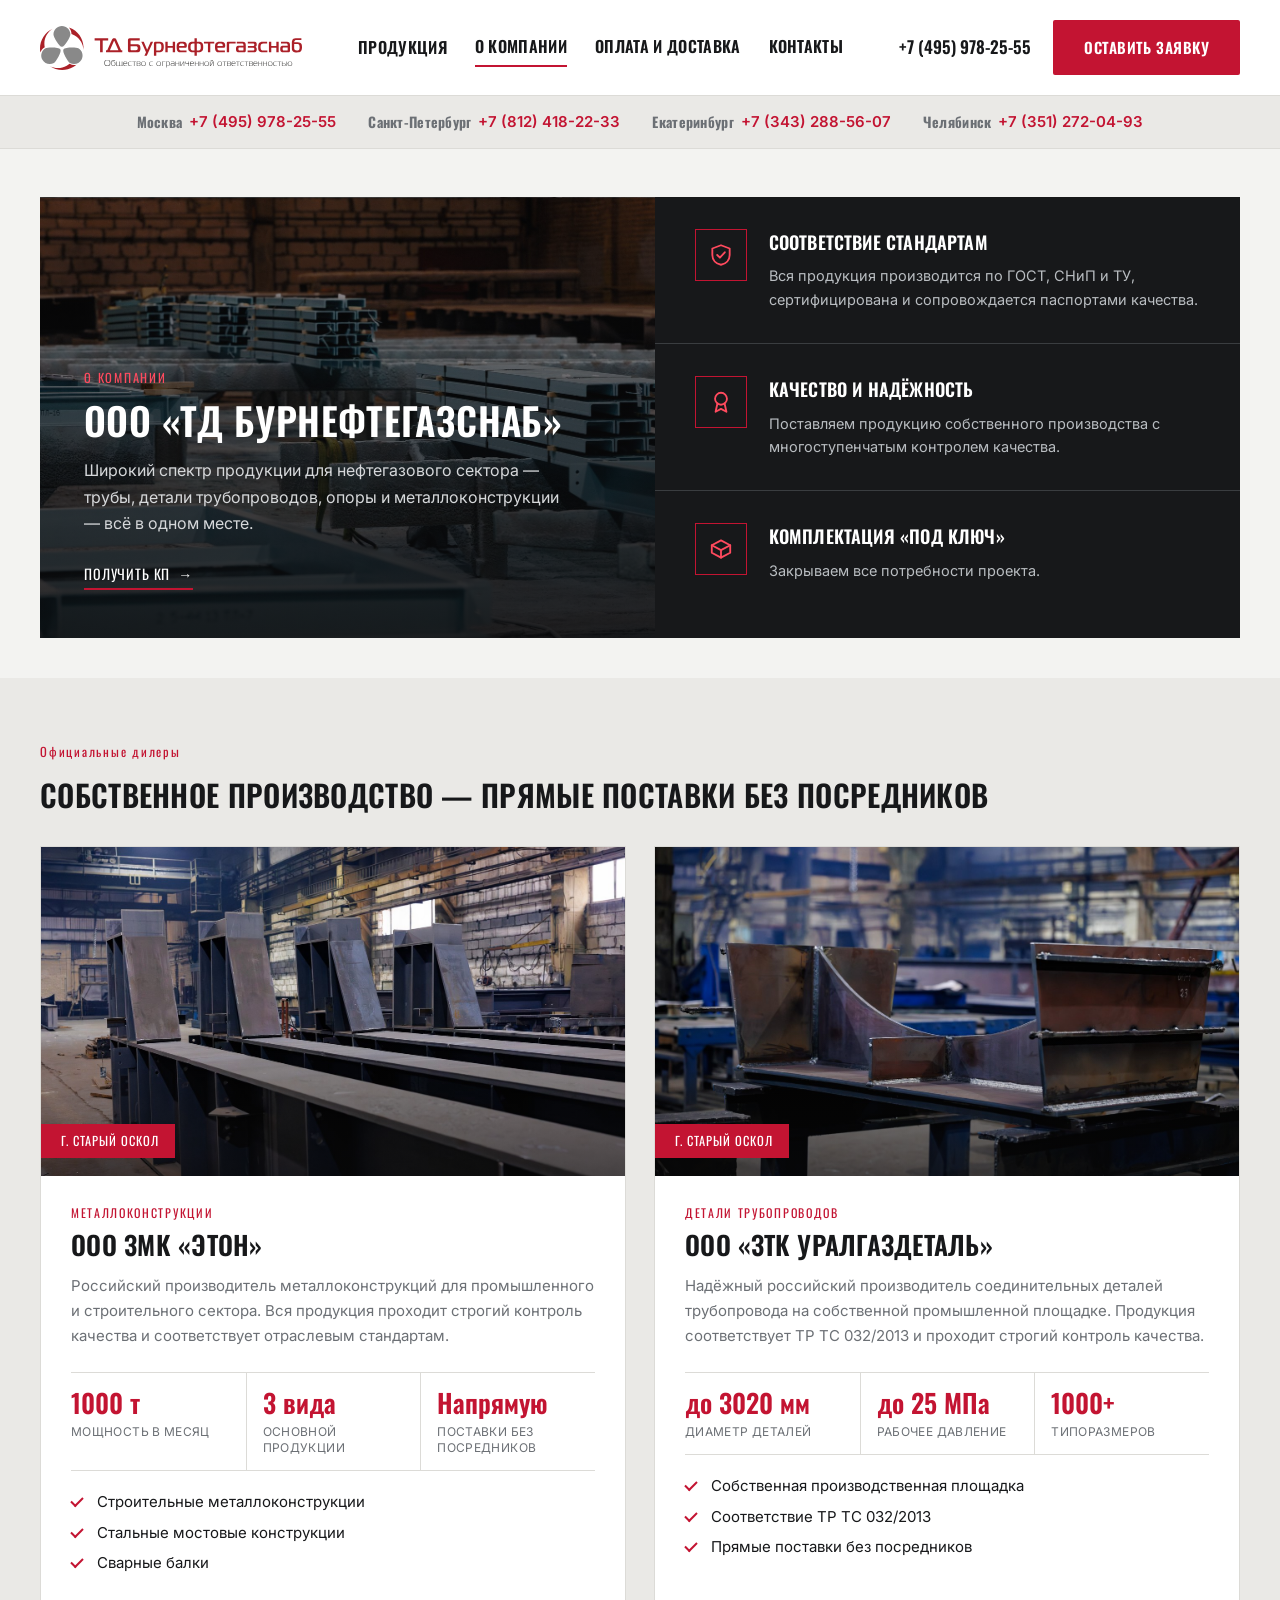
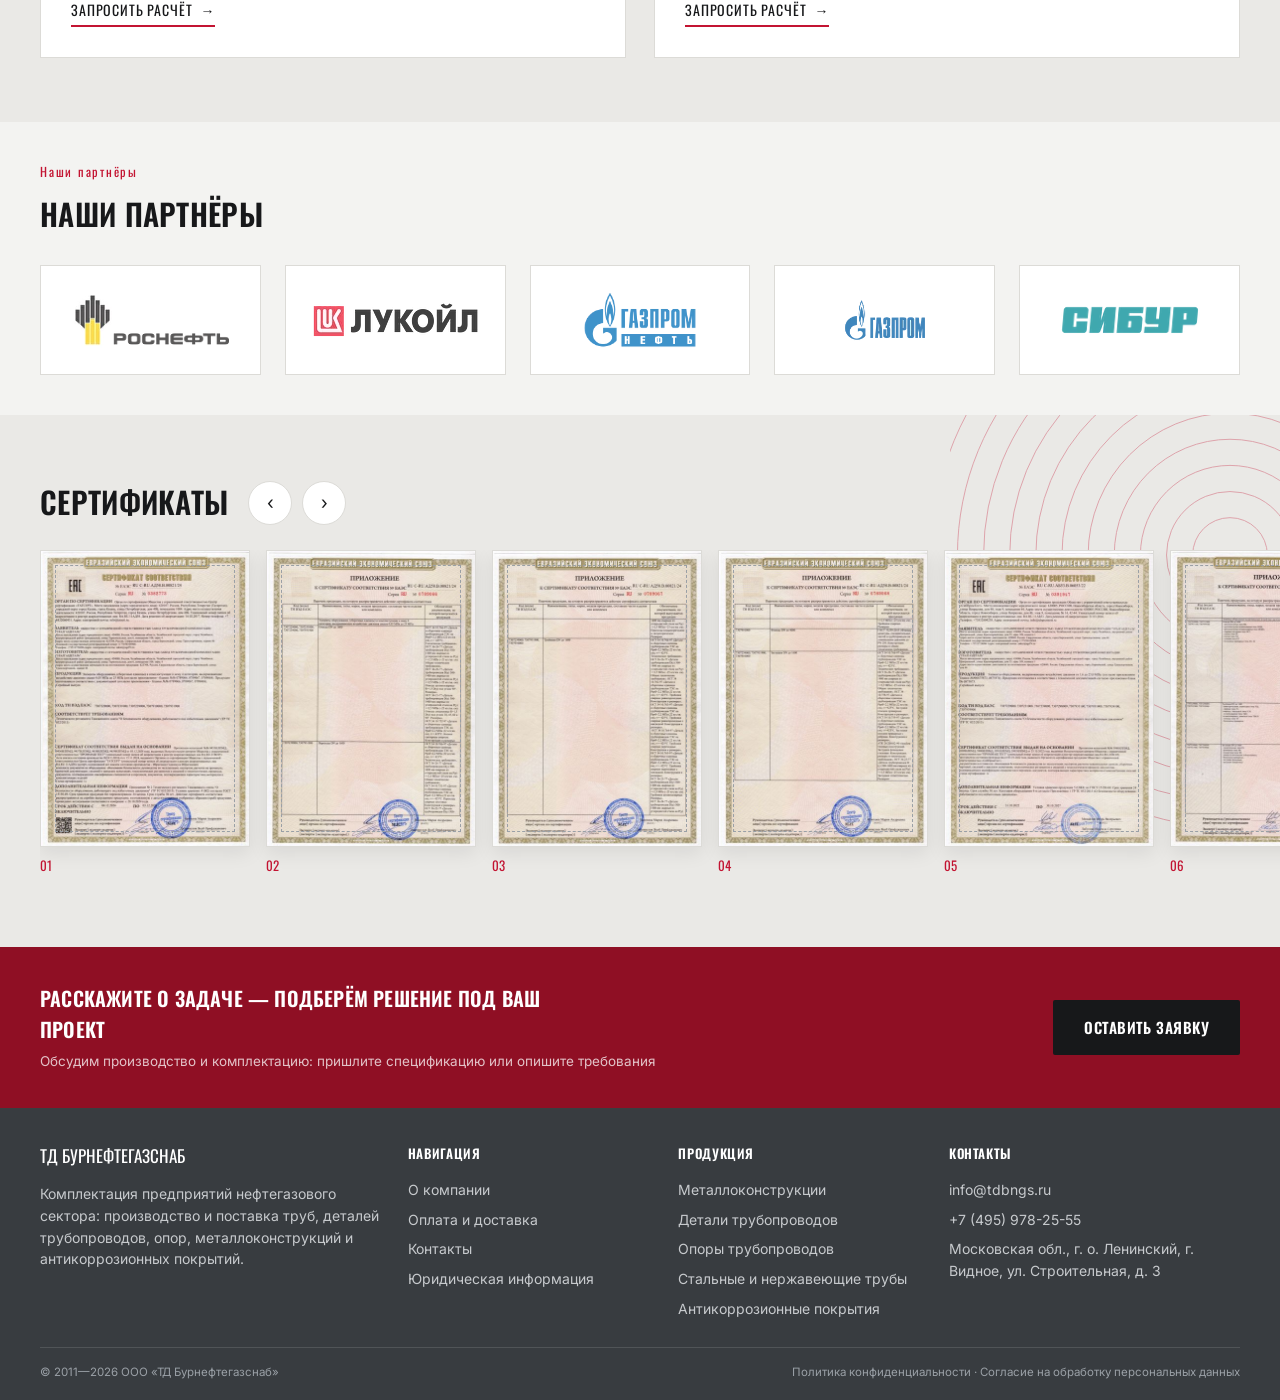
==== commit 2ec31437: "add form" ====
--- a/about.html
+++ b/about.html
@@ -213,7 +213,8 @@
     <button class="request-modal-close" type="button" aria-label="Закрыть">&times;</button>
     <h3>Оставить заявку</h3>
     <p class="request-modal-sub" id="requestModalSub">Расскажите, что вас интересует — мы свяжемся с вами и подберём решение.</p>
-    <form class="contact-form" id="requestModalForm">
+    <script src="https://feedback.nuts-agency.ru/embed.js" data-site="pk_2qMg82RqciFOmlAV"></script>
+    <form class="contact-form" id="requestModalForm" data-form="main">
       <label class="field-label">ФИО</label>
       <input type="text" name="name" placeholder="Ваше имя" required minlength="2">
       <label class="field-label">Телефон</label>
--- a/assets/style.css
+++ b/assets/style.css
@@ -30,7 +30,7 @@
 }
 
 *,*::before,*::after{box-sizing:border-box;}
-html{scroll-behavior:smooth;overflow-x:hidden;}
+html{scroll-behavior:smooth;overflow-x:clip;}
 body{
   margin:0;
   font-family:var(--font-body);
@@ -40,7 +40,7 @@
   line-height:1.55;
   -webkit-font-smoothing:antialiased;
   font-variant-numeric:lining-nums;
-  overflow-x:hidden;
+  overflow-x:clip;
 }
 img{max-width:100%;display:block;}
 a{color:inherit;text-decoration:none;}
@@ -78,8 +78,12 @@
 .topbar-item a:hover{color:var(--red-dark);}
 
 /* ---------- header ---------- */
-header.site-header{background:var(--white);border-bottom:1px solid var(--line);position:sticky;top:0;z-index:50;}
-.header-row{display:flex;align-items:center;gap:24px;padding:20px 0;}
+header.site-header{background:rgba(255,255,255,.97);backdrop-filter:saturate(1.4) blur(10px);-webkit-backdrop-filter:saturate(1.4) blur(10px);border-bottom:1px solid var(--line);position:sticky;top:0;z-index:100;transition:box-shadow .25s;}
+header.site-header .header-row{transition:padding .25s;}
+header.site-header.scrolled{box-shadow:0 6px 24px rgba(20,20,22,.12);}
+header.site-header.scrolled .header-row{padding-top:10px;padding-bottom:10px;}
+header.site-header.scrolled .logo-img{height:38px;}
+.header-row{display:flex;align-items:center;gap:24px;padding-top:20px;padding-bottom:20px;}
 .logo{display:flex;align-items:center;flex:none;}
 .logo-img{height:44px;width:auto;display:block;}
 nav.main-nav{display:flex;align-items:center;justify-content:center;gap:36px;flex:1;font-family:var(--font-display);font-size:16px;font-weight:600;letter-spacing:.02em;text-transform:uppercase;}
@@ -585,3 +589,321 @@
 .advantages-grid.adv-2-3 .cell:nth-child(n+3){grid-column:2;}
 .advantages-grid.adv-2-3 .cell:nth-child(-n+2){grid-column:1;}
 @media (max-width:860px){.advantages-grid.adv-2-3{grid-template-columns:1fr;grid-template-rows:none;grid-auto-flow:row;}.advantages-grid.adv-2-3 .cell{grid-row:auto !important;grid-column:auto !important;}}
+
+/* ---------- plants (own production) ---------- */
+.plants{display:grid;grid-template-columns:1fr 1fr;gap:28px;margin-top:28px;}
+.plant{background:var(--white);border:1px solid var(--line);display:flex;flex-direction:column;overflow:hidden;transition:box-shadow .25s,transform .25s;}
+.plant:hover{box-shadow:0 18px 40px rgba(20,20,22,.12);transform:translateY(-3px);}
+.plant-photo{position:relative;aspect-ratio:16/9;overflow:hidden;background:var(--ink);}
+.plant-photo img{width:100%;height:100%;object-fit:cover;display:block;transition:transform .6s;}
+.plant:hover .plant-photo img{transform:scale(1.04);}
+.plant-photo::after{content:"";position:absolute;inset:0;background:linear-gradient(180deg,rgba(10,10,11,0) 55%,rgba(10,10,11,.55));pointer-events:none;}
+.plant-tag{position:absolute;left:0;bottom:18px;z-index:1;background:var(--red);color:var(--white);font-family:var(--font-display);font-size:12.5px;letter-spacing:.08em;text-transform:uppercase;padding:7px 16px 7px 20px;}
+.plant-body{padding:28px 30px 30px;display:flex;flex-direction:column;flex:1;}
+.plant-kicker{font-family:var(--font-display);font-size:12px;letter-spacing:.14em;text-transform:uppercase;color:var(--red);margin-bottom:8px;}
+.plant h3{font-size:26px;line-height:1.15;color:var(--ink);margin-bottom:14px;}
+.plant-lead{font-size:15px;line-height:1.65;color:var(--muted);}
+.plant-stats{display:grid;grid-template-columns:repeat(3,1fr);margin:24px 0 20px;border-top:1px solid var(--line);border-bottom:1px solid var(--line);}
+.plant-stats div{padding:16px 14px 14px 0;}
+.plant-stats div + div{padding-left:16px;border-left:1px solid var(--line);}
+.plant-stats strong{display:block;font-family:var(--font-display);font-size:26px;line-height:1.1;color:var(--red);font-weight:600;}
+.plant-stats span{display:block;margin-top:6px;font-size:12px;letter-spacing:.03em;text-transform:uppercase;color:var(--muted);line-height:1.35;}
+.plant-list{list-style:none;padding:0;margin:0 0 24px;display:grid;gap:8px;}
+.plant-list li{position:relative;padding-left:26px;font-size:15px;color:var(--ink);line-height:1.5;}
+.plant-list li::before{content:"";position:absolute;left:0;top:6px;width:12px;height:7px;border-left:2px solid var(--red);border-bottom:2px solid var(--red);transform:rotate(-45deg);}
+.plant-cta{margin-top:auto;align-self:flex-start;font-family:var(--font-display);text-transform:uppercase;letter-spacing:.06em;font-size:14px;color:var(--ink);border-bottom:2px solid var(--red);padding-bottom:4px;transition:color .2s,gap .2s;display:inline-flex;gap:8px;}
+.plant-cta:hover{color:var(--red);gap:14px;}
+@media (max-width:900px){.plants{grid-template-columns:1fr;}.plant h3{font-size:22px;}.plant-stats strong{font-size:22px;}}
+
+/* ---------- stats band ---------- */
+.stats-band{background:var(--ink);color:var(--white);position:relative;}
+.stats-grid{display:grid;grid-template-columns:repeat(4,1fr);}
+.stat{padding:30px 24px 28px;border-left:1px solid var(--line-dark);}
+.stat:first-child{border-left:none;padding-left:0;}
+.stat strong{display:block;font-family:var(--font-display);font-size:42px;line-height:1;color:var(--white);font-weight:600;letter-spacing:.01em;}
+.stat span{display:block;margin-top:10px;font-size:13px;color:var(--muted-light);text-transform:uppercase;letter-spacing:.04em;line-height:1.4;}
+.stat::before{content:"";display:block;width:28px;height:3px;background:var(--red);margin-bottom:16px;}
+@media (max-width:900px){.stats-grid{grid-template-columns:1fr 1fr;}.stat{border-left:none;padding:22px 16px 20px 0;border-bottom:1px solid var(--line-dark);}.stat strong{font-size:32px;}}
+
+/* ---------- process ---------- */
+.process-steps{list-style:none;padding:0;margin:32px 0 0;display:grid;grid-template-columns:repeat(4,1fr);gap:0;counter-reset:none;position:relative;}
+.process-steps li{position:relative;padding:28px 26px 8px 0;border-top:2px solid var(--line);}
+.process-steps li::before{content:"";position:absolute;top:-2px;left:0;width:46px;height:2px;background:var(--red);}
+.process-steps .n{display:block;font-family:var(--font-display);font-size:44px;line-height:1;color:var(--red);margin-bottom:14px;}
+.process-steps h3{font-size:17px;line-height:1.3;margin-bottom:8px;color:var(--ink);}
+.process-steps p{font-size:14.5px;line-height:1.6;color:var(--muted);}
+.process-cta{display:flex;align-items:center;gap:28px;flex-wrap:wrap;margin-top:40px;}
+.process-phone{font-size:15px;color:var(--muted);}
+.process-phone strong{font-family:var(--font-display);font-size:20px;color:var(--ink);letter-spacing:.01em;margin-left:4px;white-space:nowrap;}
+.process-phone:hover strong{color:var(--red);}
+@media (max-width:900px){.process-steps{grid-template-columns:1fr 1fr;gap:8px 28px;}}
+@media (max-width:560px){.process-steps{grid-template-columns:1fr;}}
+
+/* ---------- reveal + polish ---------- */
+.reveal{opacity:0;transform:translateY(22px);transition:opacity .7s ease,transform .7s ease;}
+.reveal.in{opacity:1;transform:none;}
+@media (prefers-reduced-motion:reduce){.reveal{opacity:1;transform:none;transition:none;}}
+.btn-primary{transition:transform .2s,box-shadow .2s,background .2s;}
+.btn-primary:hover{transform:translateY(-2px);box-shadow:0 10px 24px rgba(195,20,50,.35);}
+.catalog-card,.product-card,.cert,.city{transition:transform .25s,box-shadow .25s;}
+.catalog-card:hover,.product-card:hover{transform:translateY(-4px);box-shadow:0 16px 36px rgba(20,20,22,.14);}
+
+/* ---------- mobile sticky action bar ---------- */
+.mobile-bar{display:none;}
+@media (max-width:760px){
+  .mobile-bar{display:grid;grid-template-columns:1fr 1.4fr;position:fixed;left:0;right:0;bottom:0;z-index:90;box-shadow:0 -6px 24px rgba(0,0,0,.22);}
+  .mobile-bar a{display:flex;align-items:center;justify-content:center;gap:8px;padding:15px 10px;font-family:var(--font-display);text-transform:uppercase;letter-spacing:.06em;font-size:14px;}
+  .mobile-bar .call{background:var(--ink);color:var(--white);}
+  .mobile-bar .req{background:var(--red);color:var(--white);}
+  body{padding-bottom:52px;}
+}
+
+/* ---------- about panel ---------- */
+.about-panel{display:grid;grid-template-columns:1.05fr 1fr;background:var(--ink);color:var(--white);overflow:hidden;margin-top:8px;}
+.about-lead{position:relative;padding:48px 44px;display:flex;flex-direction:column;justify-content:flex-end;min-height:440px;background-size:cover;background-position:center;isolation:isolate;}
+.about-lead::before{content:"";position:absolute;inset:0;background:linear-gradient(180deg,rgba(10,10,11,.35) 0%,rgba(10,10,11,.88) 100%);z-index:-1;}
+.about-lead .kicker{font-family:var(--font-display);font-size:12.5px;letter-spacing:.14em;text-transform:uppercase;color:var(--red-bright);margin-bottom:12px;}
+.about-lead h2{font-size:38px;line-height:1.1;color:var(--white);margin-bottom:16px;}
+.about-lead p{font-size:16px;line-height:1.65;color:#d6d8da;max-width:480px;}
+.about-lead .plant-cta{color:var(--white);margin-top:26px;}
+.about-lead .plant-cta:hover{color:var(--red-bright);}
+.about-points{display:grid;grid-template-rows:repeat(3,1fr);}
+.about-points .pt{display:flex;gap:22px;align-items:flex-start;padding:32px 40px;border-bottom:1px solid var(--line-dark);}
+.about-points .pt:last-child{border-bottom:none;}
+.about-points .ico{flex:none;width:52px;height:52px;border:1px solid var(--red);display:flex;align-items:center;justify-content:center;color:var(--red-bright);transition:background .25s,color .25s;}
+.about-points .pt:hover .ico{background:var(--red);color:var(--white);}
+.about-points .ico svg{width:26px;height:26px;stroke:currentColor;fill:none;stroke-width:1.7;stroke-linecap:round;stroke-linejoin:round;}
+.about-points h3{font-size:18px;color:var(--white);margin-bottom:8px;}
+.about-points p{font-size:14.5px;line-height:1.6;color:#b9bdc1;}
+@media (max-width:900px){.about-panel{grid-template-columns:1fr;}.about-lead{min-height:320px;padding:32px 24px;}.about-lead h2{font-size:28px;}.about-points .pt{padding:24px;}}
+nav.main-nav a{white-space:nowrap;}
+@media (max-width:1320px){nav.main-nav{gap:24px;}.header-email{display:none;}}
+
+/* ================= round 3: catalog, strips, logos, delivery, contacts ================= */
+/* catalog cards on home */
+.catalog-grid{grid-template-columns:repeat(6,1fr);gap:20px;}
+.catalog-grid .catalog-card{grid-column:span 2;position:relative;display:block;overflow:hidden;background:var(--ink);min-height:300px;}
+.catalog-grid .catalog-card:nth-child(n+4){grid-column:span 3;min-height:260px;}
+.catalog-card .thumb{position:absolute;inset:0;aspect-ratio:auto;}
+.catalog-card .thumb img{transition:transform .6s ease;}
+.catalog-card::after{content:"";position:absolute;inset:0;background:linear-gradient(180deg,rgba(10,10,11,.05) 35%,rgba(10,10,11,.82) 100%);pointer-events:none;}
+.catalog-card h3{position:absolute;left:24px;right:84px;bottom:22px;z-index:2;margin:0;color:var(--white);font-size:19px;line-height:1.2;}
+.catalog-card:hover h3{color:var(--white);}
+.catalog-card .btn-outline-sm{position:absolute;right:20px;bottom:20px;z-index:2;width:46px;height:46px;padding:0;justify-content:center;background:var(--red);border:none;color:var(--white);font-size:0;transition:transform .25s,background .25s;}
+.catalog-card .btn-outline-sm .arrow{font-size:20px;}
+.catalog-card:hover .btn-outline-sm{background:var(--red-dark);transform:translateX(4px);}
+.catalog-card:hover{transform:none;box-shadow:0 18px 40px rgba(20,20,22,.22);}
+@media (max-width:900px){.catalog-grid{grid-template-columns:1fr 1fr;}.catalog-grid .catalog-card,.catalog-grid .catalog-card:nth-child(n+4){grid-column:span 1;min-height:220px;}.catalog-card h3{font-size:16px;left:16px;right:64px;}.catalog-card .btn-outline-sm{width:38px;height:38px;right:12px;bottom:14px;}}
+@media (max-width:520px){.catalog-grid{grid-template-columns:1fr;}}
+
+/* spec strips: fill the row, no orphan tile */
+.spec-strip:not(.docs-fit):not(.cols-2){grid-template-columns:repeat(auto-fit,minmax(230px,1fr));}
+.spec-strip .tile{border-top:3px solid var(--red);box-shadow:0 2px 14px rgba(0,0,0,.05);transition:transform .25s,box-shadow .25s;}
+.spec-strip .tile:hover{transform:translateY(-3px);box-shadow:0 14px 30px rgba(20,20,22,.1);}
+.advantages-grid .cell{transition:background .25s;}
+.advantages-grid .cell:hover{background:#fbfbfa;}
+.advantages-grid .cell .num{transition:transform .25s;}
+.advantages-grid .cell:hover .num{transform:translateX(4px);}
+
+/* partner logos */
+.logo-tile{height:110px;display:flex;align-items:center;justify-content:center;padding:18px 28px;background:var(--white);border:1px solid var(--line);}
+.logo-tile img{max-height:56px;max-width:100%;width:auto;object-fit:contain;filter:grayscale(1);opacity:.75;transition:filter .3s,opacity .3s,transform .3s;}
+.logo-tile:hover img{filter:none;opacity:1;transform:scale(1.05);}
+
+/* page hero (inner info pages) */
+.page-hero{background:var(--ink);color:var(--white);position:relative;overflow:hidden;padding:56px 0 52px;}
+.page-hero .hero-pattern{position:absolute;inset:0;}
+.page-hero .container{position:relative;}
+.page-hero h1{font-size:46px;line-height:1.05;max-width:760px;}
+.page-hero p{font-family:var(--font-body);text-transform:none;font-size:17px;line-height:1.6;color:var(--muted-light);max-width:620px;margin-top:16px;font-weight:400;letter-spacing:0;}
+@media (max-width:640px){.page-hero{padding:40px 0 36px;}.page-hero h1{font-size:32px;}}
+
+/* delivery */
+.mode-grid{display:grid;grid-template-columns:repeat(4,1fr);gap:20px;margin-top:28px;}
+.mode{background:var(--white);border:1px solid var(--line);border-top:3px solid var(--line);padding:26px 22px 24px;position:relative;transition:transform .25s,box-shadow .25s,border-color .25s;}
+.mode:hover{transform:translateY(-4px);box-shadow:0 16px 34px rgba(20,20,22,.1);border-top-color:var(--red);}
+.mode.main{border-top-color:var(--red);}
+.mode .ico{width:50px;height:50px;border:1px solid var(--red);color:var(--red);display:flex;align-items:center;justify-content:center;margin-bottom:18px;}
+.mode .ico svg{width:26px;height:26px;stroke:currentColor;fill:none;stroke-width:1.7;stroke-linecap:round;stroke-linejoin:round;}
+.mode h3{font-size:17px;margin-bottom:8px;color:var(--ink);}
+.mode p{font-size:14.5px;line-height:1.6;color:var(--muted);}
+.mode .badge{position:absolute;top:14px;right:14px;background:var(--red);color:var(--white);font-family:var(--font-display);font-size:11px;letter-spacing:.08em;text-transform:uppercase;padding:4px 9px;}
+.delivery-note{margin-top:22px;font-size:15px;color:var(--muted);max-width:760px;line-height:1.65;}
+.pay-panel{display:grid;grid-template-columns:1fr 1.3fr;background:var(--ink);color:var(--white);}
+.pay-panel .lead{padding:44px 40px;}
+.pay-panel .lead h2{font-size:32px;line-height:1.12;color:var(--white);margin-bottom:14px;}
+.pay-panel .lead p{color:#c4c8cc;line-height:1.65;font-size:15.5px;}
+.pay-panel ul{list-style:none;margin:0;padding:0;display:grid;}
+.pay-panel li{display:flex;gap:20px;align-items:flex-start;padding:28px 36px;border-left:1px solid var(--line-dark);border-bottom:1px solid var(--line-dark);}
+.pay-panel li:last-child{border-bottom:none;}
+.pay-panel .n{font-family:var(--font-display);font-size:30px;color:var(--red-bright);line-height:1;flex:none;width:44px;}
+.pay-panel li h3{font-size:17px;color:var(--white);margin-bottom:6px;}
+.pay-panel li p{font-size:14.5px;line-height:1.6;color:#b9bdc1;}
+@media (max-width:900px){.mode-grid{grid-template-columns:1fr 1fr;}.pay-panel{grid-template-columns:1fr;}.pay-panel .lead{padding:30px 24px;}.pay-panel li{border-left:none;border-top:1px solid var(--line-dark);padding:22px 24px;}}
+@media (max-width:520px){.mode-grid{grid-template-columns:1fr;}}
+
+/* contacts */
+.contact-layout{display:grid;grid-template-columns:1fr 1.1fr;gap:40px;align-items:start;}
+.contact-cards{display:grid;gap:16px;}
+.c-card{background:var(--white);border:1px solid var(--line);border-left:3px solid var(--red);padding:22px 24px;}
+.c-card .lbl{font-family:var(--font-display);font-size:12px;letter-spacing:.12em;text-transform:uppercase;color:var(--muted);margin-bottom:8px;}
+.c-card .val{font-family:var(--font-display);font-size:22px;color:var(--ink);line-height:1.3;}
+.c-card a.val:hover{color:var(--red);}
+.c-card .sub{font-size:14px;color:var(--muted);margin-top:6px;line-height:1.55;}
+.phones-grid{display:grid;grid-template-columns:1fr 1fr;gap:14px 20px;margin-top:6px;}
+.phones-grid div span{display:block;font-size:12px;color:var(--muted);text-transform:uppercase;letter-spacing:.06em;}
+.phones-grid div a{font-family:var(--font-display);font-size:19px;color:var(--ink);}
+.phones-grid div a:hover{color:var(--red);}
+.form-card{background:var(--white);border:1px solid var(--line);padding:34px 34px 32px;box-shadow:0 18px 44px rgba(20,20,22,.08);}
+.form-card h2{font-size:26px;margin-bottom:8px;}
+.form-card .form-lead{font-size:14.5px;color:var(--muted);line-height:1.6;margin-bottom:20px;}
+@media (max-width:900px){.contact-layout{grid-template-columns:1fr;}.form-card{padding:24px 20px;}}
+@media (max-width:1480px){.header-email{display:none;}nav.main-nav{gap:28px;}}
+
+/* ================= round 4: client edits (doc "снова правки") ================= */
+/* shared red square arrow button: SVG icon, optically centred */
+.catalog-card .btn-outline-sm{gap:0;}
+.catalog-card .btn-outline-sm .arrow,
+.photo-cards .product-card .more .arrow{display:none;}
+.catalog-card .btn-outline-sm::before,
+.photo-cards .product-card .more::before{content:"";width:20px;height:20px;background:url("data:image/svg+xml,%3Csvg xmlns='http://www.w3.org/2000/svg' viewBox='0 0 20 20' fill='none' stroke='%23fff' stroke-width='1.8' stroke-linecap='square'%3E%3Cpath d='M3 10h13M11 5l5 5-5 5'/%3E%3C/svg%3E") no-repeat center/contain;display:block;}
+
+/* product types on inner pages: photo cards like the home catalog */
+.photo-cards .product-card{position:relative;display:block;overflow:hidden;background:var(--ink);border:none;min-height:300px;}
+.photo-cards .product-card .thumb{position:absolute;inset:0;aspect-ratio:auto;}
+.photo-cards .product-card .thumb img{transition:transform .6s ease;}
+.photo-cards .product-card:hover .thumb img{transform:scale(1.05);}
+.photo-cards .product-card::after{content:"";position:absolute;inset:0;background:linear-gradient(180deg,rgba(10,10,11,.05) 35%,rgba(10,10,11,.82) 100%);pointer-events:none;z-index:1;}
+.photo-cards .product-card .info{position:absolute;left:22px;right:80px;bottom:22px;z-index:2;padding:0;pointer-events:none;}
+.photo-cards .product-card .info h3{color:var(--white);font-size:18px;line-height:1.2;}
+.photo-cards .product-card .more{position:absolute;right:18px;bottom:18px;z-index:2;width:46px;height:46px;padding:0;justify-content:center;background:var(--red);border:none;transition:transform .25s,background .25s;}
+.photo-cards .product-card .more > span:first-child{display:none;}
+.photo-cards .product-card .more:hover,.photo-cards .product-card:hover .more{background:var(--red-dark);transform:translateX(4px);}
+.photo-cards .product-card:hover{transform:none;box-shadow:0 18px 40px rgba(20,20,22,.22);}
+.photo-cards .swatch.tone-warm{background:linear-gradient(135deg,#3a0b14,#8f0f24);}
+.card-grid.photo-cards{grid-template-columns:repeat(6,1fr);gap:20px;}
+.card-grid.photo-cards .product-card{grid-column:span 2;}
+.card-grid.photo-cards .product-card:nth-child(n+4){grid-column:span 3;min-height:260px;}
+.product-slider.photo-cards{gap:20px;}
+.product-slider.photo-cards .product-card{flex:0 0 calc((100% - 60px)/4);min-height:320px;}
+@media (max-width:1100px){.product-slider.photo-cards .product-card{flex-basis:calc((100% - 40px)/3);}}
+@media (max-width:900px){
+  .card-grid.photo-cards{grid-template-columns:1fr 1fr;}
+  .card-grid.photo-cards .product-card,.card-grid.photo-cards .product-card:nth-child(n+4){grid-column:span 1;min-height:220px;}
+  .product-slider.photo-cards .product-card{flex-basis:calc((100% - 20px)/2);min-height:260px;}
+  .photo-cards .product-card .info{left:16px;right:64px;bottom:16px;}
+  .photo-cards .product-card .info h3{font-size:16px;}
+  .photo-cards .product-card .more{width:38px;height:38px;right:12px;bottom:14px;}
+}
+@media (max-width:520px){.card-grid.photo-cards{grid-template-columns:1fr;}.product-slider.photo-cards .product-card{flex-basis:78%;}}
+
+/* "Получите расчёт" — dark panel with red intro */
+.rings-corner:has(.quote-grid)::before{display:none;}
+.quote-grid{grid-template-columns:1fr 1.2fr;gap:0;background:var(--ink);color:var(--white);box-shadow:0 24px 60px rgba(20,20,22,.18);}
+.quote-grid .quote-intro{position:relative;overflow:hidden;isolation:isolate;padding:52px 48px;background:linear-gradient(140deg,var(--red-dark) 0%,var(--red) 100%);min-height:100%;}
+.quote-grid .quote-intro::before{content:"";position:absolute;width:620px;height:620px;right:-330px;bottom:-330px;background:url('rings-light.svg') no-repeat center/contain;z-index:-1;}
+.quote-grid .quote-intro::after{content:"";position:absolute;inset:0;background:repeating-linear-gradient(-40deg,rgba(255,255,255,.05) 0 2px,transparent 2px 30px);z-index:-1;}
+.quote-grid .quote-intro h2{color:var(--white);font-size:36px;max-width:400px;}
+.quote-grid .quote-intro .lede{color:rgba(255,255,255,.86);max-width:400px;font-size:15.5px;}
+.quote-list{padding:44px 48px 48px;}
+.quote-list .q-row{border-bottom-color:var(--line-dark);}
+.quote-list .q-row h4{color:var(--white);font-size:17px;}
+.quote-list .q-row .n{color:var(--red-bright);font-size:22px;}
+.quote-list .q-item p{color:#b9bdc1;}
+@media (max-width:760px){.quote-grid{grid-template-columns:1fr;}.quote-grid .quote-intro{padding:34px 24px;}.quote-grid .quote-intro h2{font-size:28px;}.quote-list{padding:28px 24px 32px;}}
+
+/* "Наши преимущества" — dark section */
+.section.adv-dark{background:var(--ink);color:var(--white);position:relative;overflow:hidden;isolation:isolate;}
+.section.adv-dark::before{content:"";position:absolute;inset:0;z-index:-1;background:linear-gradient(115deg,rgba(195,20,50,.2) 0%,rgba(195,20,50,0) 45%),repeating-linear-gradient(-40deg,rgba(255,255,255,.03) 0 2px,transparent 2px 34px);}
+.section.adv-dark .eyebrow{color:var(--red-bright);}
+.section.adv-dark .h-title{color:var(--white);}
+.adv-dark .advantages-grid{background:var(--line-dark);border-color:var(--line-dark);}
+.adv-dark .advantages-grid .cell{background:#1d1f22;position:relative;}
+.adv-dark .advantages-grid .cell::before{content:"";position:absolute;left:0;top:0;width:0;height:3px;background:var(--red);transition:width .3s ease;}
+.adv-dark .advantages-grid .cell:hover{background:#24272b;}
+.adv-dark .advantages-grid .cell:hover::before{width:100%;}
+.adv-dark .advantages-grid .cell .num{color:var(--red-bright);}
+.adv-dark .advantages-grid .cell h3{color:var(--white);}
+.adv-dark .advantages-grid .cell p,.adv-dark .advantages-grid .cell ul li{color:#b9bdc1;}
+
+/* contact / form band — dark with graphics (all pages except contacts.html) */
+.section.contact-band{background:var(--ink);color:var(--white);position:relative;overflow:hidden;isolation:isolate;}
+.contact-band::before{content:"";position:absolute;width:760px;height:760px;left:-300px;bottom:-380px;background:url('rings-light.svg') no-repeat center/contain;z-index:-1;opacity:.8;}
+.contact-band::after{content:"";position:absolute;inset:0;z-index:-2;background:radial-gradient(ellipse 60% 70% at 100% 0%,rgba(195,20,50,.32),rgba(195,20,50,0) 70%),repeating-linear-gradient(-40deg,rgba(255,255,255,.03) 0 2px,transparent 2px 34px);}
+.contact-band .contact-grid{align-items:start;}
+.contact-band .eyebrow{color:var(--red-bright);}
+.contact-band .h-title{color:var(--white);font-size:38px;}
+.contact-band .contact-kicker{font-size:16px;color:var(--red-bright);margin-bottom:14px;}
+.contact-band .contact-lead{font-size:15.5px;color:#c4c8cc;line-height:1.65;max-width:440px;}
+.contact-band .contact-note{margin-top:26px;font-size:13px;color:var(--muted-light);}
+.contact-band .contact-mail{display:inline-block;margin-top:4px;font-family:var(--font-display);font-size:24px;color:var(--white);border-bottom:2px solid var(--red);padding-bottom:2px;transition:color .2s;}
+.contact-band .contact-mail:hover{color:var(--red-bright);}
+.contact-band .contact-form{background:rgba(255,255,255,.04);border:1px solid var(--line-dark);border-top:3px solid var(--red);padding:30px 30px 28px;backdrop-filter:blur(2px);}
+.contact-band .contact-form label.field-label{color:var(--muted-light);}
+.contact-band .contact-form input:not([type="checkbox"]),.contact-band .contact-form textarea{background:rgba(255,255,255,.06);border-color:rgba(255,255,255,.16);color:var(--white);}
+.contact-band .contact-form input::placeholder,.contact-band .contact-form textarea::placeholder{color:#8a8f95;}
+.contact-band .contact-form input:focus,.contact-band .contact-form textarea:focus{outline:none;border-color:var(--red-bright);background:rgba(255,255,255,.09);}
+.contact-band .contact-form .consent{color:var(--muted-light);}
+.contact-band .contact-form .consent a{color:#d6d8da;}
+.contact-band .contact-form .btn-dark{background:var(--red);}
+.contact-band .contact-form .btn-dark:hover{background:var(--red-dark);}
+.contact-band .city-cards .city{border-top-color:var(--red);}
+.contact-band .city-cards .name{color:var(--white);}
+.contact-band .city-cards .tel{color:#d6d8da;}
+.contact-band .city-cards .tel:hover{color:var(--red-bright);}
+@media (max-width:640px){.contact-band .contact-form{padding:22px 18px;}.contact-band .h-title{font-size:30px;}}
+
+/* types accordion — brighter cards with red accents */
+.types-accordion{border-top:none;margin-top:8px;display:grid;gap:10px;}
+.ta-item{background:var(--white);border:1px solid var(--line);border-left:4px solid var(--steel);transition:border-color .25s,box-shadow .25s;}
+.ta-item:hover{border-left-color:var(--red);}
+.ta-item.open{border-left-color:var(--red);box-shadow:0 14px 34px rgba(20,20,22,.1);}
+.ta-q{padding:18px 22px;}
+.ta-q .ta-num{display:inline-flex;align-items:center;justify-content:center;min-width:34px;height:28px;padding:0 6px;margin-right:16px;background:var(--ink);color:var(--white);font-size:13px;transition:background .25s;}
+.ta-item.open .ta-q .ta-num,.ta-item:hover .ta-q .ta-num{background:var(--red);}
+.ta-q .plus{width:32px;height:32px;display:inline-flex;align-items:center;justify-content:center;border:1px solid var(--line);line-height:1;transition:background .2s,color .2s,border-color .2s;}
+.ta-item.open .ta-q .plus{background:var(--red);border-color:var(--red);color:var(--white);}
+.ta-a ul{padding:4px 22px 24px 72px;}
+.ta-a ul li{color:var(--steel);}
+.ta-item.open .ta-a{max-height:640px;}
+.on-dim .ta-item{background:var(--white);}
+@media (max-width:640px){.ta-a ul{padding:0 16px 20px 18px;}.ta-q{padding:16px;}}
+
+/* metal page: accordion + dark photo aside */
+.types-layout{display:grid;grid-template-columns:1.6fr 1fr;gap:28px;align-items:start;}
+.types-aside{position:relative;overflow:hidden;isolation:isolate;background:var(--ink);color:var(--white);min-height:420px;display:flex;flex-direction:column;justify-content:flex-end;padding:34px 30px;}
+.types-aside img{position:absolute;inset:0;width:100%;height:100%;object-fit:cover;z-index:-2;}
+.types-aside::before{content:"";position:absolute;inset:0;z-index:-1;background:linear-gradient(180deg,rgba(10,10,11,.15) 0%,rgba(10,10,11,.92) 70%);}
+.types-aside::after{content:"";position:absolute;left:0;top:0;width:64px;height:4px;background:var(--red);}
+.types-aside .kicker{font-family:var(--font-display);font-size:12.5px;letter-spacing:.14em;text-transform:uppercase;color:var(--red-bright);margin-bottom:10px;}
+.types-aside h3{font-size:24px;line-height:1.15;margin-bottom:12px;}
+.types-aside p{font-size:14.5px;line-height:1.6;color:#c4c8cc;}
+.types-aside .btn{margin-top:22px;align-self:flex-start;}
+@media (max-width:900px){.types-layout{grid-template-columns:1fr;}.types-aside{min-height:320px;}}
+
+/* supports: normative docs — dark panel with red headers */
+.section.docs-dark{background:var(--ink);color:var(--white);position:relative;overflow:hidden;isolation:isolate;}
+.docs-dark::before{content:"";position:absolute;width:620px;height:620px;right:-260px;top:-260px;background:url('rings.svg') no-repeat center/contain;z-index:-1;opacity:.9;}
+.docs-dark .h-title{color:var(--white);}
+.docs-dark .info-table{gap:20px;}
+.docs-dark .info-table .col{background:#1d1f22;border:1px solid var(--line-dark);border-top:3px solid var(--red);padding:26px 24px;}
+.docs-dark .info-table .col h4{display:flex;align-items:center;justify-content:space-between;color:var(--white);font-size:18px;margin-bottom:16px;padding-bottom:12px;border-bottom:1px solid var(--line-dark);}
+.docs-dark .info-table .col h4 .cnt{background:var(--red);color:var(--white);font-size:12px;padding:3px 9px;letter-spacing:.04em;}
+.docs-dark .info-table .col ul li{color:#d0d3d6;font-size:14.5px;}
+.docs-dark .info-table .note{color:var(--muted-light);border-left:3px solid var(--red);padding:4px 0 4px 16px;margin-top:4px;}
+
+/* coating: coat types (red) + work stages (dark) */
+.coat-panel{display:grid;grid-template-columns:1fr 1.6fr;gap:0;box-shadow:0 24px 60px rgba(20,20,22,.16);}
+.coat-panel .coat-types{position:relative;overflow:hidden;isolation:isolate;background:linear-gradient(140deg,var(--red-dark),var(--red));color:var(--white);padding:40px 38px;}
+.coat-panel .coat-types::before{content:"";position:absolute;width:520px;height:520px;right:-300px;bottom:-300px;background:url('rings-light.svg') no-repeat center/contain;z-index:-1;}
+.coat-panel h4{font-size:15px;letter-spacing:.06em;margin-bottom:18px;color:var(--white);}
+.coat-panel .coat-types li{font-family:var(--font-display);text-transform:uppercase;font-size:17px;letter-spacing:.02em;padding:10px 0;border-bottom:1px solid rgba(255,255,255,.2);}
+.coat-panel .coat-types li:last-child{border-bottom:none;}
+.coat-panel .coat-stages{background:var(--ink);color:var(--white);padding:40px 38px;}
+.coat-panel .stages{display:grid;grid-template-columns:repeat(3,1fr);gap:24px;}
+.coat-panel .stage{border-top:2px solid var(--line-dark);padding-top:16px;position:relative;}
+.coat-panel .stage::before{content:"";position:absolute;left:0;top:-2px;width:40px;height:2px;background:var(--red);}
+.coat-panel .stage strong{display:block;font-family:var(--font-display);font-size:40px;line-height:1;color:var(--red-bright);margin-bottom:12px;}
+.coat-panel .stage h5{font-family:var(--font-display);font-size:15px;text-transform:uppercase;margin:0 0 6px;font-weight:600;letter-spacing:.01em;}
+.coat-panel .stage p{font-size:13.5px;line-height:1.55;color:#b9bdc1;}
+@media (max-width:900px){.coat-panel{grid-template-columns:1fr;}.coat-panel .stages{grid-template-columns:1fr;gap:18px;}.coat-panel .coat-types,.coat-panel .coat-stages{padding:30px 24px;}}
